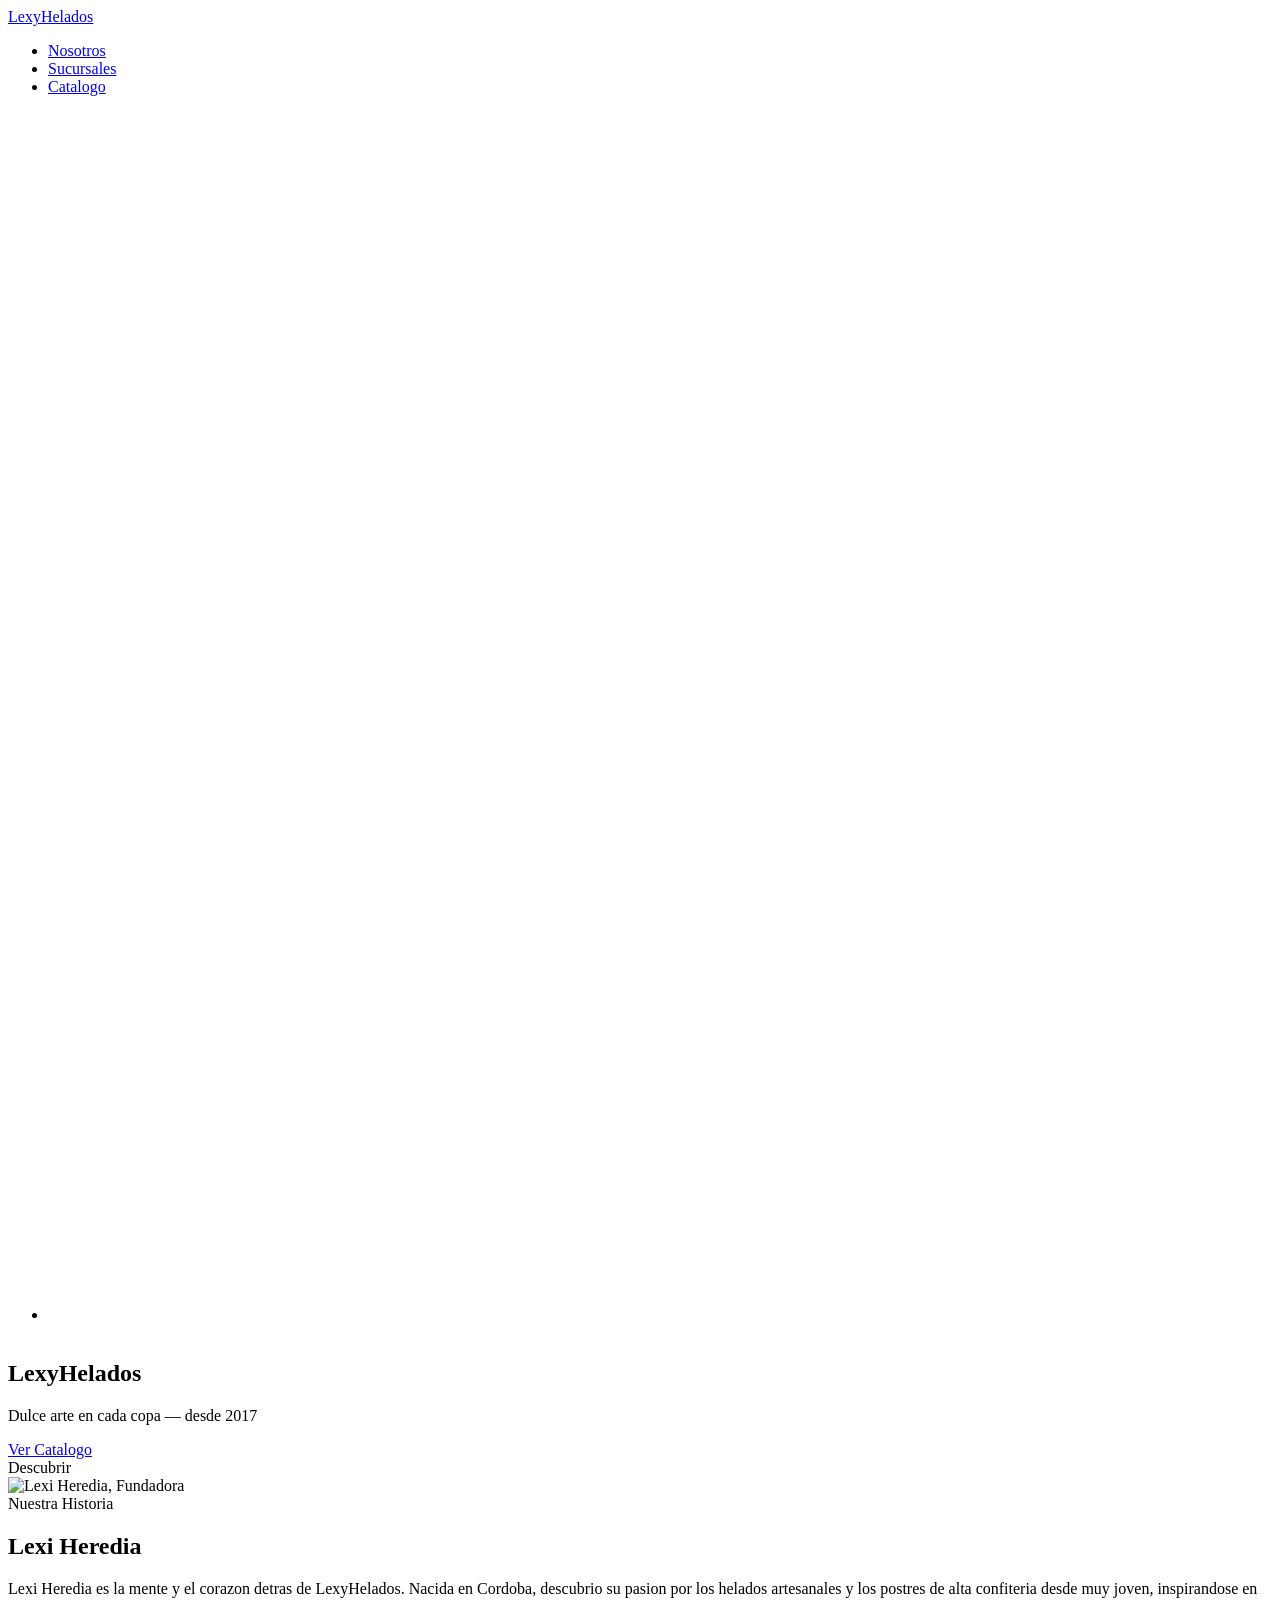
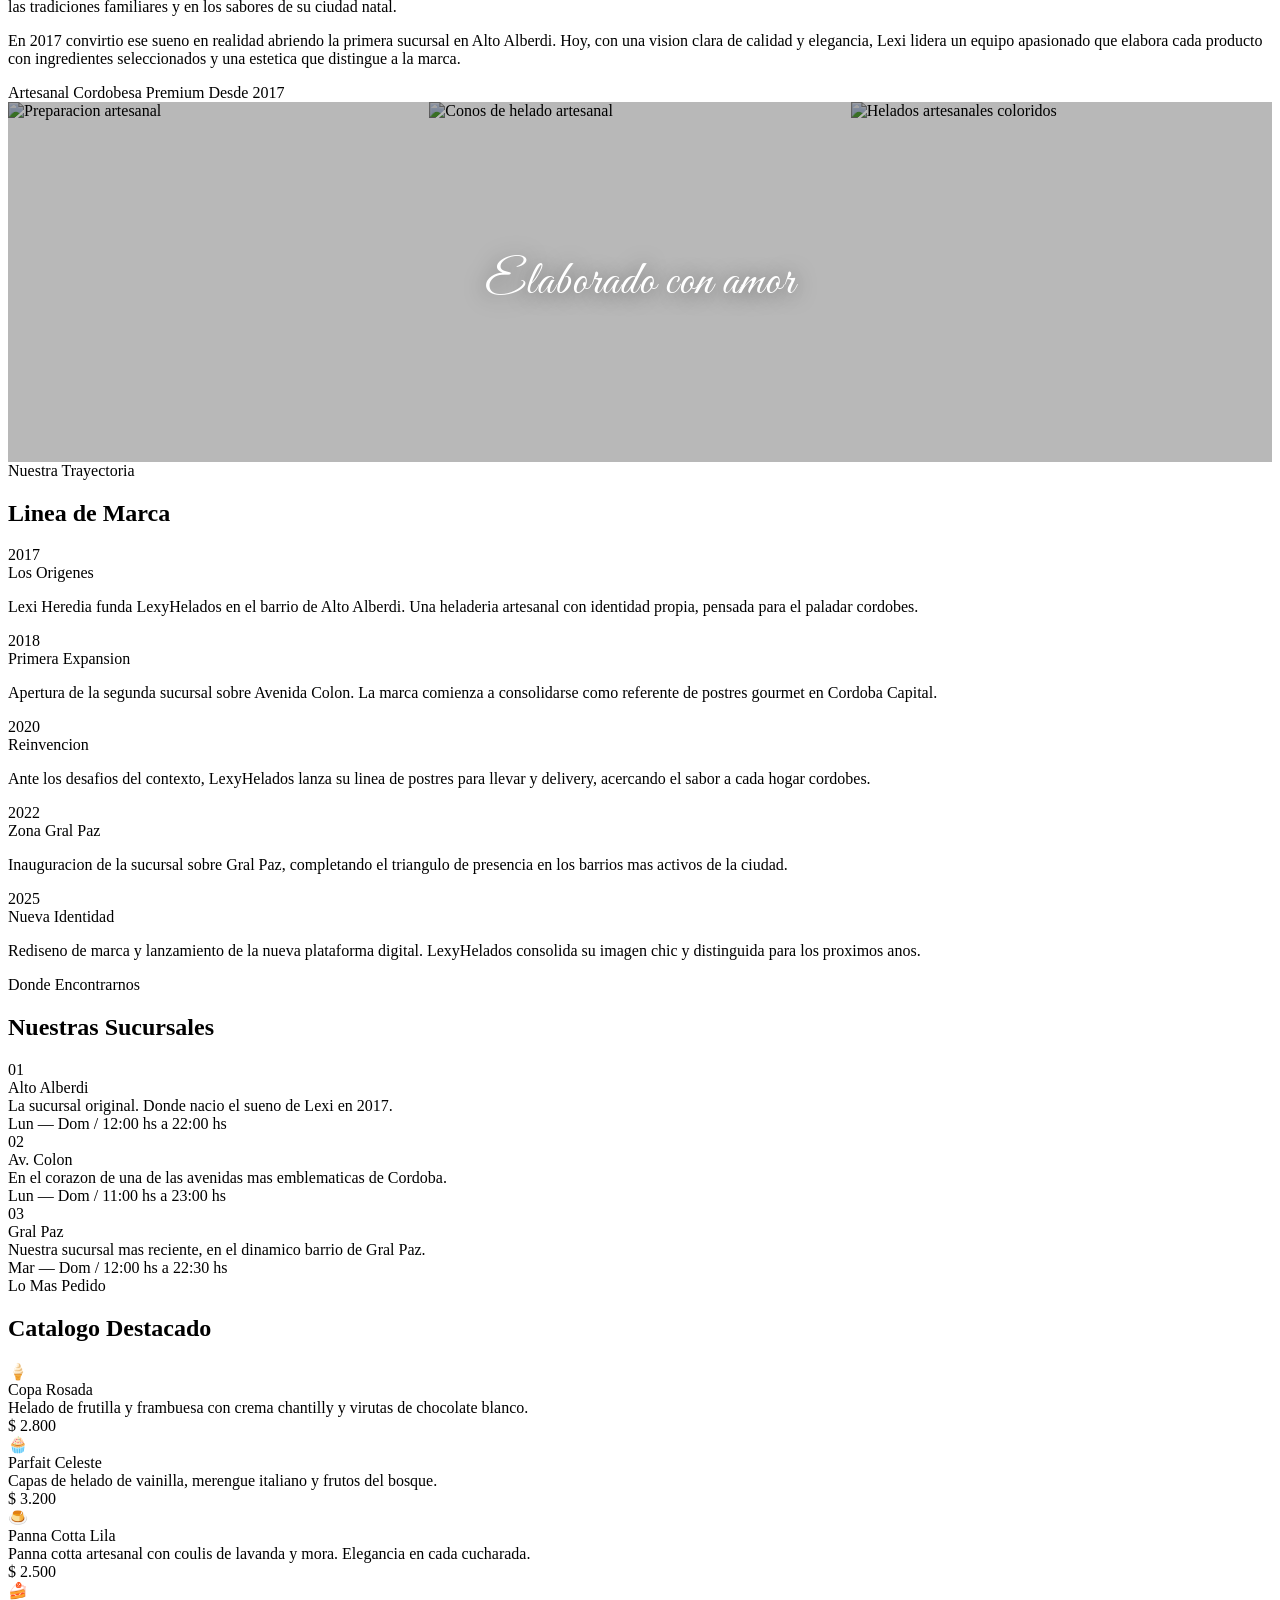
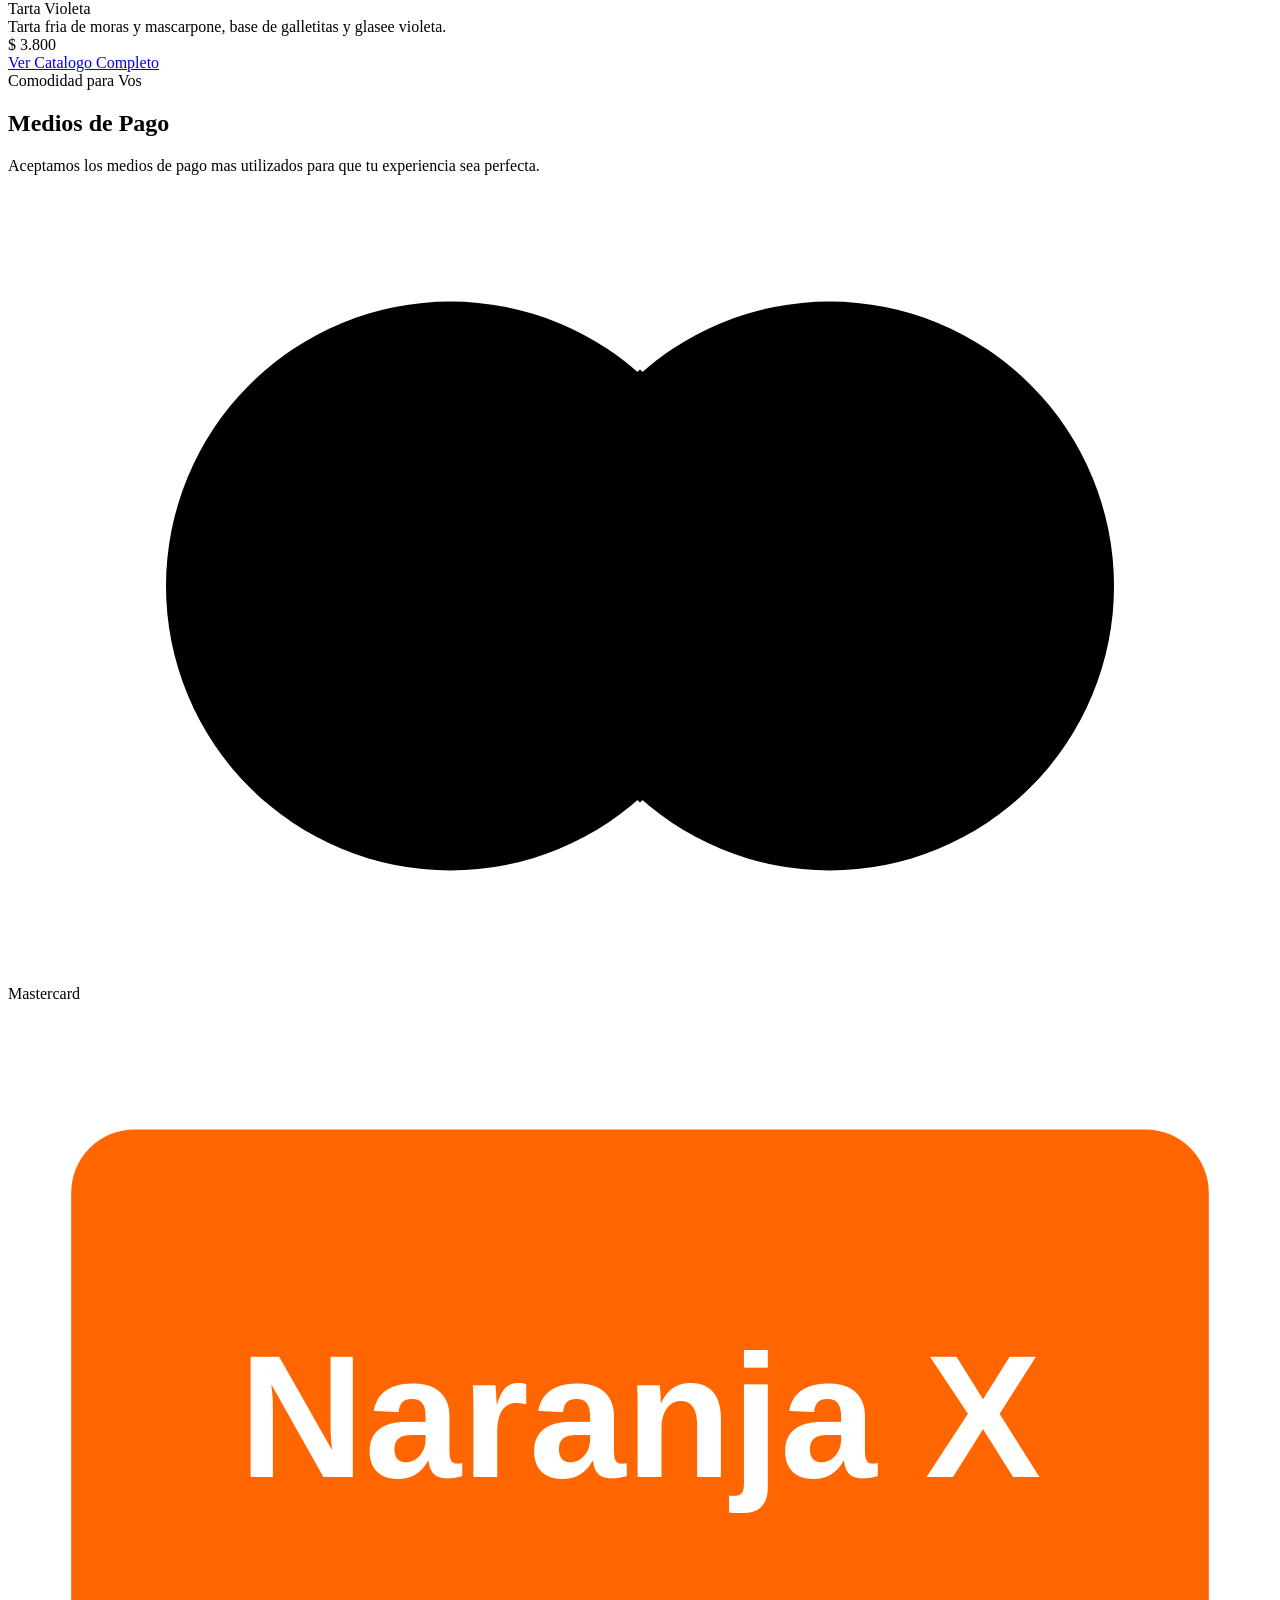
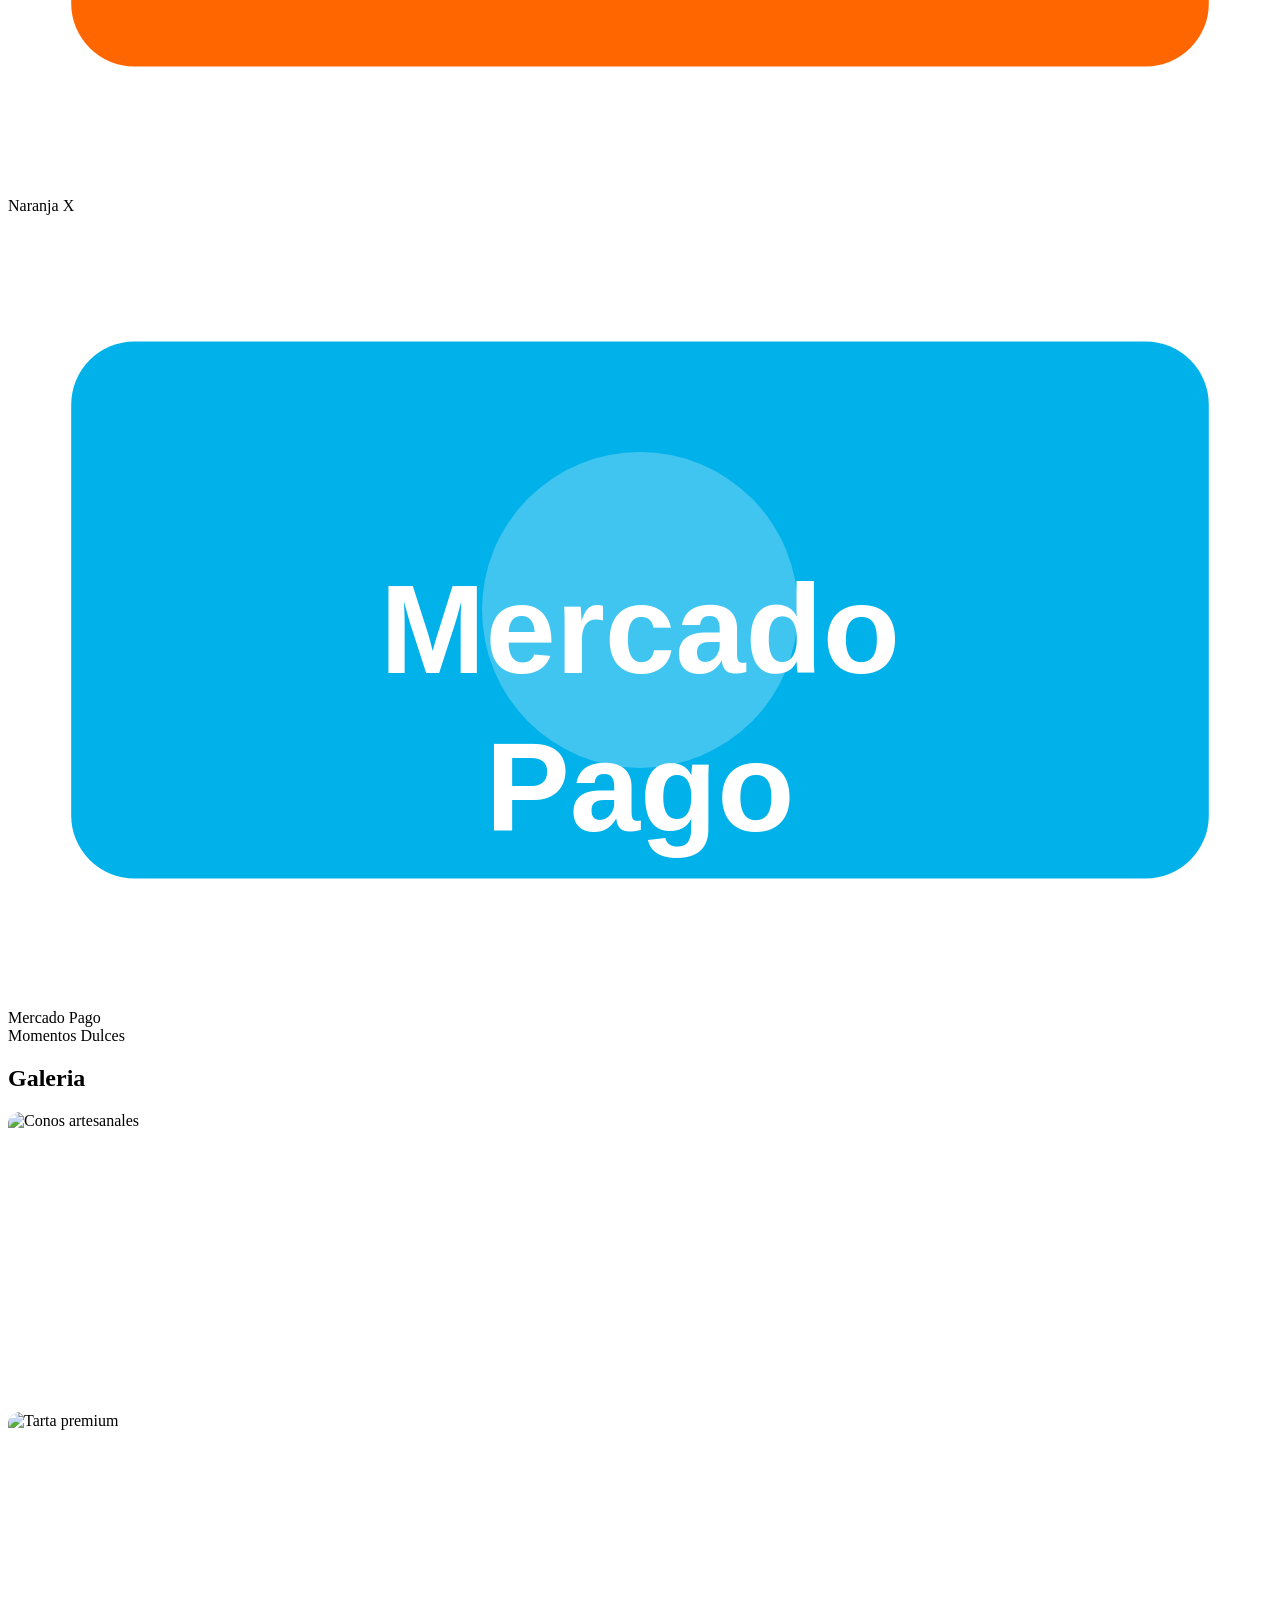
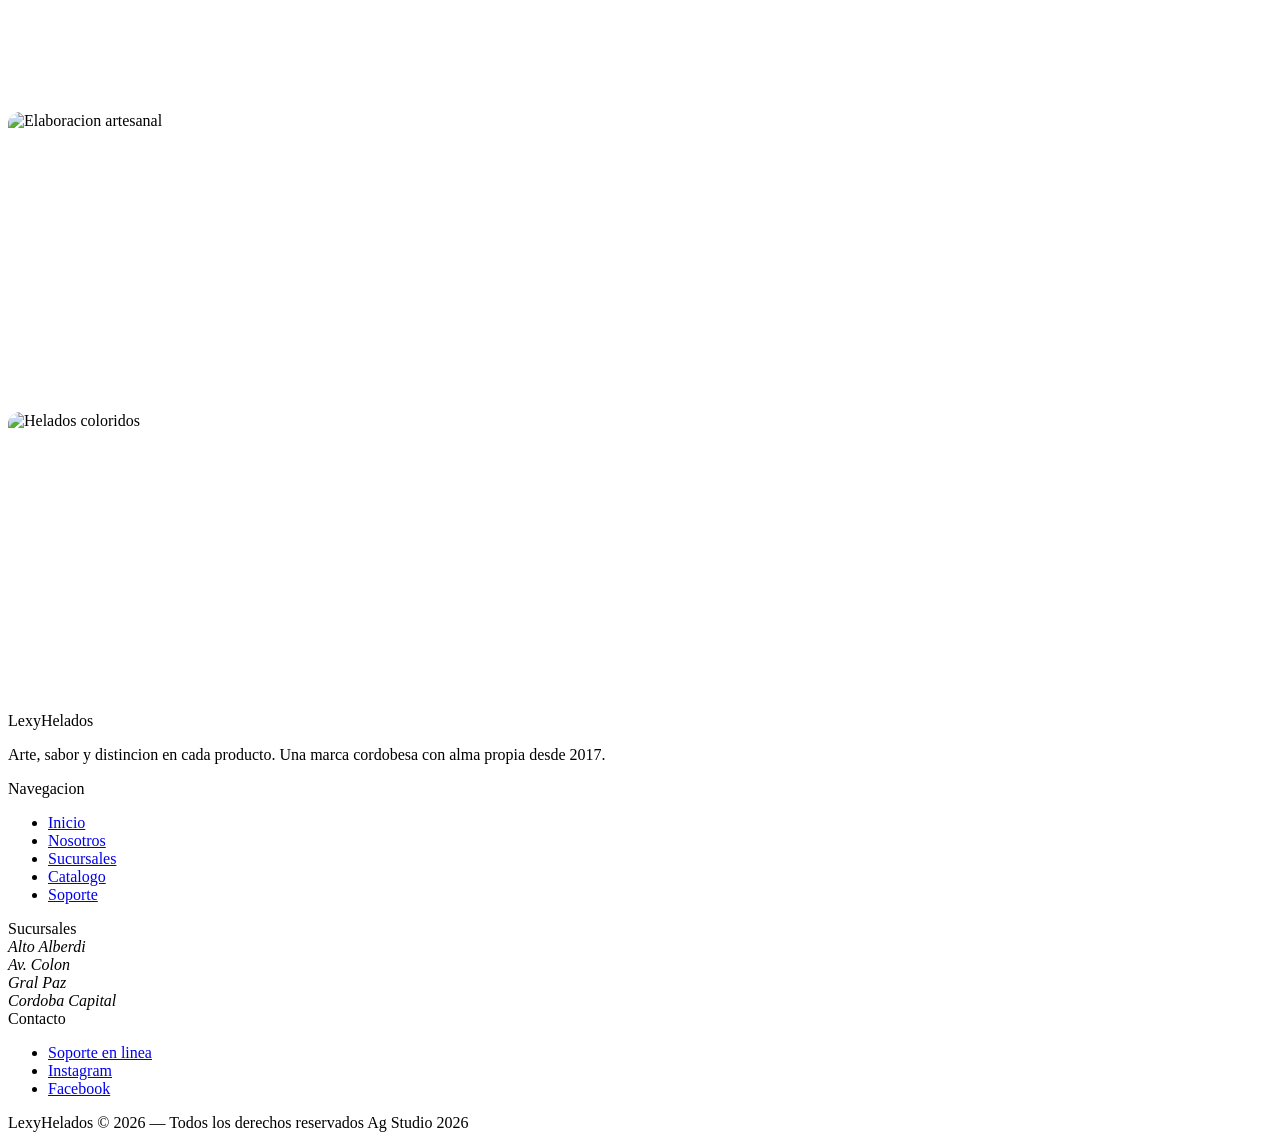
==== index.html @ 9c503b36 "Upload Files HTML" ====
<!DOCTYPE html>
<html lang="es">
<head>
  <meta charset="UTF-8" />
  <meta name="viewport" content="width=device-width, initial-scale=1.0"/>
  <title>LexyHelados</title>
  <link rel="preconnect" href="https://fonts.googleapis.com"/>
  <link rel="preconnect" href="https://fonts.gstatic.com" crossorigin/>
  <link href="https://fonts.googleapis.com/css2?family=Playfair+Display:ital,wght@0,400;0,600;0,700;1,400;1,600&family=Cormorant+Garamond:ital,wght@0,300;0,400;0,500;1,300;1,400&family=Great+Vibes&display=swap" rel="stylesheet"/>
  <link rel="stylesheet" href="css/style.css">
</head>
<body>

  <!-- NAVBAR -->
  <nav id="navbar">
    <a href="index.html" class="nav-logo">LexyHelados</a>
    <ul class="nav-links">
      <li><a href="#nosotros">Nosotros</a></li>
      <li><a href="#sucursales">Sucursales</a></li>
      <li><a href="catalogo.html">Catalogo</a></li>
      <li>
        <a href="soporte.html" class="nav-support" title="Soporte">
          <svg viewBox="0 0 24 24" fill="none" stroke-width="1.5" stroke-linecap="round" stroke-linejoin="round">
            <path d="M21 15a2 2 0 0 1-2 2H7l-4 4V5a2 2 0 0 1 2-2h14a2 2 0 0 1 2 2z"/>
          </svg>
        </a>
      </li>
    </ul>
  </nav>

  <!-- HERO — imagen de fondo: heladería artesanal -->
  <section class="hero" id="inicio" style="position:relative;overflow:hidden;">
    <div class="hero-bg-img" style="
      position:absolute;inset:0;z-index:0;
      background-image:url('https://images.unsplash.com/photo-1501443762994-82bd5dace89a?w=1600&fit=crop&q=80');
      background-size:cover;background-position:center;
      filter:brightness(.45) saturate(1.1);
    "></div>
    <div class="hero-bg-shape s1" style="z-index:1"></div>
    <div class="hero-bg-shape s2" style="z-index:1"></div>
    <div class="hero-bg-shape s3" style="z-index:1"></div>
    <div class="hero-content" style="position:relative;z-index:2;">
      <div class="hero-logo-mark"></div>
      <h1 class="hero-brand">LexyHelados</h1>
      <p class="hero-slogan">Dulce arte en cada copa — desde 2017</p>
      <a href="catalogo.html" class="hero-cta">Ver Catalogo</a>
    </div>
    <div class="hero-scroll" style="position:relative;z-index:2;">
      Descubrir
      <div class="hero-scroll-line"></div>
    </div>
  </section>

  <!-- NOSOTROS -->
  <section id="nosotros">
    <div class="nosotros-image-wrap reveal">
      <div class="nosotros-img-frame">
        <div class="nosotros-img-frame-inner">
          <img src="https://images.unsplash.com/photo-1438761681033-6461ffad8d80?w=500&fit=crop" alt="Lexi Heredia, Fundadora" class="nosotros-founder-img">
        </div>
      </div>
      <div class="nosotros-accent-border"></div>
    </div>
    <div class="nosotros-text reveal">
      <div class="section-label">Nuestra Historia</div>
      <h2 class="section-title">Lexi Heredia</h2>
      <div class="section-divider"></div>
      <p class="nosotros-bio">
        Lexi Heredia es la mente y el corazon detras de LexyHelados. Nacida en Cordoba, descubrio su pasion por los helados artesanales y los postres de alta confiteria desde muy joven, inspirandose en las tradiciones familiares y en los sabores de su ciudad natal.
      </p>
      <p class="nosotros-bio">
        En 2017 convirtio ese sueno en realidad abriendo la primera sucursal en Alto Alberdi. Hoy, con una vision clara de calidad y elegancia, Lexi lidera un equipo apasionado que elabora cada producto con ingredientes seleccionados y una estetica que distingue a la marca.
      </p>
      <div>
        <span class="nosotros-tag">Artesanal</span>
        <span class="nosotros-tag">Cordobesa</span>
        <span class="nosotros-tag">Premium</span>
        <span class="nosotros-tag">Desde 2017</span>
      </div>
    </div>
  </section>

  <!-- BANNER VISUAL — helados en produccion -->
  <section id="banner-visual" style="
    width:100%;height:360px;overflow:hidden;position:relative;
    display:flex;align-items:stretch;gap:0;
  ">
    <div style="flex:1;overflow:hidden;">
      <img src="https://images.unsplash.com/photo-1563805042-7684c019e1cb?w=700&fit=crop&q=80"
           alt="Preparacion artesanal"
           style="width:100%;height:100%;object-fit:cover;filter:brightness(.88)">
    </div>
    <div style="flex:1;overflow:hidden;">
      <img src="https://images.unsplash.com/photo-1497034825429-c343d7c6a68f?w=700&fit=crop&q=80"
           alt="Conos de helado artesanal"
           style="width:100%;height:100%;object-fit:cover;filter:brightness(.88)">
    </div>
    <div style="flex:1;overflow:hidden;">
      <img src="https://images.unsplash.com/photo-1587314168485-3236d6710814?w=700&fit=crop&q=80"
           alt="Helados artesanales coloridos"
           style="width:100%;height:100%;object-fit:cover;filter:brightness(.88)">
    </div>
    <div style="
      position:absolute;inset:0;display:flex;flex-direction:column;
      align-items:center;justify-content:center;
      background:rgba(0,0,0,.28);pointer-events:none;
    ">
      <p style="
        font-family:'Great Vibes',cursive;font-size:3rem;color:#fff;
        text-shadow:0 2px 20px rgba(0,0,0,.5);letter-spacing:.02em;
        margin:0;
      ">Elaborado con amor</p>
    </div>
  </section>

  <!-- TIMELINE -->
  <section id="timeline">
    <div class="section-label">Nuestra Trayectoria</div>
    <h2 class="section-title">Linea de Marca</h2>
    <div class="section-divider"></div>
    <div class="timeline-track">

      <div class="timeline-item reveal">
        <div class="timeline-card">
          <div class="timeline-year">2017</div>
          <div class="timeline-card-title">Los Origenes</div>
          <p class="timeline-card-text">Lexi Heredia funda LexyHelados en el barrio de Alto Alberdi. Una heladeria artesanal con identidad propia, pensada para el paladar cordobes.</p>
        </div>
        <div class="timeline-dot"></div>
      </div>

      <div class="timeline-item reveal">
        <div class="timeline-card">
          <div class="timeline-year">2018</div>
          <div class="timeline-card-title">Primera Expansion</div>
          <p class="timeline-card-text">Apertura de la segunda sucursal sobre Avenida Colon. La marca comienza a consolidarse como referente de postres gourmet en Cordoba Capital.</p>
        </div>
        <div class="timeline-dot"></div>
      </div>

      <div class="timeline-item reveal">
        <div class="timeline-card">
          <div class="timeline-year">2020</div>
          <div class="timeline-card-title">Reinvencion</div>
          <p class="timeline-card-text">Ante los desafios del contexto, LexyHelados lanza su linea de postres para llevar y delivery, acercando el sabor a cada hogar cordobes.</p>
        </div>
        <div class="timeline-dot"></div>
      </div>

      <div class="timeline-item reveal">
        <div class="timeline-card">
          <div class="timeline-year">2022</div>
          <div class="timeline-card-title">Zona Gral Paz</div>
          <p class="timeline-card-text">Inauguracion de la sucursal sobre Gral Paz, completando el triangulo de presencia en los barrios mas activos de la ciudad.</p>
        </div>
        <div class="timeline-dot"></div>
      </div>

      <div class="timeline-item reveal">
        <div class="timeline-card">
          <div class="timeline-year">2025</div>
          <div class="timeline-card-title">Nueva Identidad</div>
          <p class="timeline-card-text">Rediseno de marca y lanzamiento de la nueva plataforma digital. LexyHelados consolida su imagen chic y distinguida para los proximos anos.</p>
        </div>
        <div class="timeline-dot"></div>
      </div>

    </div>
  </section>

  <!-- SUCURSALES -->
  <section id="sucursales">
    <div class="reveal">
      <div class="section-label">Donde Encontrarnos</div>
      <h2 class="section-title">Nuestras Sucursales</h2>
      <div class="section-divider"></div>
    </div>
    <div class="sucursales-grid">
      <div class="sucursal-card reveal">
        <div class="sucursal-number">01</div>
        <div class="sucursal-zona">Alto Alberdi</div>
        <div class="sucursal-address">La sucursal original. Donde nacio el sueno de Lexi en 2017.</div>
        <div class="sucursal-hours">Lun — Dom / 12:00 hs a 22:00 hs</div>
      </div>
      <div class="sucursal-card reveal">
        <div class="sucursal-number">02</div>
        <div class="sucursal-zona">Av. Colon</div>
        <div class="sucursal-address">En el corazon de una de las avenidas mas emblematicas de Cordoba.</div>
        <div class="sucursal-hours">Lun — Dom / 11:00 hs a 23:00 hs</div>
      </div>
      <div class="sucursal-card reveal">
        <div class="sucursal-number">03</div>
        <div class="sucursal-zona">Gral Paz</div>
        <div class="sucursal-address">Nuestra sucursal mas reciente, en el dinamico barrio de Gral Paz.</div>
        <div class="sucursal-hours">Mar — Dom / 12:00 hs a 22:30 hs</div>
      </div>
    </div>
  </section>

  <!-- CATALOGO DESTACADO — con imágenes reales -->
  <section id="catalogo-destacado">
    <div class="reveal">
      <div class="section-label">Lo Mas Pedido</div>
      <h2 class="section-title">Catalogo Destacado</h2>
      <div class="section-divider"></div>
    </div>
    <div class="cat-grid">
      <div class="cat-card reveal">
        <div class="cat-card-img"><span class="cat-card-emoji">🍦</span></div>
        <div class="cat-card-body">
          <div class="cat-card-name">Copa Rosada</div>
          <div class="cat-card-desc">Helado de frutilla y frambuesa con crema chantilly y virutas de chocolate blanco.</div>
          <div class="cat-card-price">$ 2.800</div>
        </div>
      </div>
      <div class="cat-card reveal">
        <div class="cat-card-img"><span class="cat-card-emoji">🧁</span></div>
        <div class="cat-card-body">
          <div class="cat-card-name">Parfait Celeste</div>
          <div class="cat-card-desc">Capas de helado de vainilla, merengue italiano y frutos del bosque.</div>
          <div class="cat-card-price">$ 3.200</div>
        </div>
      </div>
      <div class="cat-card reveal">
        <div class="cat-card-img"><span class="cat-card-emoji">🍮</span></div>
        <div class="cat-card-body">
          <div class="cat-card-name">Panna Cotta Lila</div>
          <div class="cat-card-desc">Panna cotta artesanal con coulis de lavanda y mora. Elegancia en cada cucharada.</div>
          <div class="cat-card-price">$ 2.500</div>
        </div>
      </div>
      <div class="cat-card reveal">
        <div class="cat-card-img"><span class="cat-card-emoji">🍰</span></div>
        <div class="cat-card-body">
          <div class="cat-card-name">Tarta Violeta</div>
          <div class="cat-card-desc">Tarta fria de moras y mascarpone, base de galletitas y glasee violeta.</div>
          <div class="cat-card-price">$ 3.800</div>
        </div>
      </div>
    </div>
    <a href="catalogo.html" class="cat-ver-mas reveal">Ver Catalogo Completo</a>
  </section>

  <!-- MEDIOS DE PAGO -->
  <section id="pagos">
    <div class="reveal">
      <div class="section-label">Comodidad para Vos</div>
      <h2 class="section-title">Medios de Pago</h2>
      <div class="section-divider"></div>
      <p>Aceptamos los medios de pago mas utilizados para que tu experiencia sea perfecta.</p>
    </div>
    <div class="pagos-grid">
      <div class="pago-card reveal">
        <div class="pago-logo">
          <svg viewBox="0 0 80 50" xmlns="http://www.w3.org/2000/svg">
            <circle class="mc-circle-l" cx="28" cy="25" r="18"/>
            <circle class="mc-circle-r" cx="52" cy="25" r="18"/>
            <path class="mc-overlap" d="M40 11.3a18 18 0 0 1 0 27.4A18 18 0 0 1 40 11.3z"/>
          </svg>
        </div>
        <div class="pago-name">Mastercard</div>
      </div>
      <div class="pago-card reveal">
        <div class="pago-logo">
          <svg viewBox="0 0 80 50" xmlns="http://www.w3.org/2000/svg">
            <rect x="4" y="8" width="72" height="34" rx="4" fill="#ff6600"/>
            <text x="40" y="30" text-anchor="middle" font-family="Arial" font-weight="bold" font-size="11" fill="white">Naranja X</text>
          </svg>
        </div>
        <div class="pago-name">Naranja X</div>
      </div>
      <div class="pago-card reveal">
        <div class="pago-logo">
          <svg viewBox="0 0 80 50" xmlns="http://www.w3.org/2000/svg">
            <rect x="4" y="8" width="72" height="34" rx="4" fill="#00b1ea"/>
            <circle cx="40" cy="25" r="10" fill="white" opacity=".25"/>
            <text x="40" y="29" text-anchor="middle" font-family="Arial" font-weight="bold" font-size="8" fill="white">Mercado</text>
            <text x="40" y="39" text-anchor="middle" font-family="Arial" font-weight="bold" font-size="8" fill="white">Pago</text>
          </svg>
        </div>
        <div class="pago-name">Mercado Pago</div>
      </div>
    </div>
  </section>

  <!-- GALERIA CAROUSEL — imágenes reales de helados y postres -->
  <section id="galeria">
    <div class="inner reveal">
      <div class="section-label">Momentos Dulces</div>
      <h2 class="section-title">Galeria</h2>
      <div class="section-divider"></div>
    </div>
    <div class="carousel-track-wrap">
      <div class="carousel-track" id="carouselTrack">
        <div class="carousel-slide" style="min-width:380px;height:300px;border-radius:12px;overflow:hidden;margin-right:24px;flex-shrink:0;">
          <img src="https://images.unsplash.com/photo-1497034825429-c343d7c6a68f?w=600&fit=crop&q=80" alt="Conos artesanales" style="width:100%;height:100%;object-fit:cover;">
        </div>
        <div class="carousel-slide" style="min-width:380px;height:300px;border-radius:12px;overflow:hidden;margin-right:24px;flex-shrink:0;">
          <img src="https://images.unsplash.com/photo-1578985545062-69928b1d9587?w=600&fit=crop&q=80" alt="Tarta premium" style="width:100%;height:100%;object-fit:cover;">
        </div>
        <div class="carousel-slide" style="min-width:380px;height:300px;border-radius:12px;overflow:hidden;margin-right:24px;flex-shrink:0;">
          <img src="https://images.unsplash.com/photo-1563805042-7684c019e1cb?w=600&fit=crop&q=80" alt="Elaboracion artesanal" style="width:100%;height:100%;object-fit:cover;">
        </div>
        <div class="carousel-slide" style="min-width:380px;height:300px;border-radius:12px;overflow:hidden;margin-right:24px;flex-shrink:0;">
          <img src="https://images.unsplash.com/photo-1587314168485-3236d6710814?w=600&fit=crop&q=80" alt="Helados coloridos" style="width:100%;height:100%;object-fit:cover;">
        </div>
      </div>
    </div>
  </section>

  <!-- FOOTER -->
  <footer>
    <div class="footer-grid">
      <div>
        <div class="footer-brand-name">LexyHelados</div>
        <p class="footer-brand-text">Arte, sabor y distincion en cada producto. Una marca cordobesa con alma propia desde 2017.</p>
      </div>
      <div class="footer-col">
        <div class="footer-col-title">Navegacion</div>
        <ul>
          <li><a href="#inicio">Inicio</a></li>
          <li><a href="#nosotros">Nosotros</a></li>
          <li><a href="#sucursales">Sucursales</a></li>
          <li><a href="catalogo.html">Catalogo</a></li>
          <li><a href="soporte.html">Soporte</a></li>
        </ul>
      </div>
      <div class="footer-col">
        <div class="footer-col-title">Sucursales</div>
        <address>
          Alto Alberdi<br/>
          Av. Colon<br/>
          Gral Paz<br/>
          Cordoba Capital
        </address>
      </div>
      <div class="footer-col">
        <div class="footer-col-title">Contacto</div>
        <ul>
          <li><a href="soporte.html">Soporte en linea</a></li>
          <li><a href="#">Instagram</a></li>
          <li><a href="#">Facebook</a></li>
        </ul>
      </div>
    </div>
    <div class="footer-bottom">
      <span class="footer-copy">LexyHelados &copy; 2026 — Todos los derechos reservados</span>
      <span class="footer-ag">Ag Studio 2026</span>
    </div>
  </footer>

  <script>
    // Navbar scroll
    const nav = document.getElementById('navbar');
    window.addEventListener('scroll', () => {
      nav.classList.toggle('scrolled', window.scrollY > 40);
    });

    // Reveal on scroll
    const reveals = document.querySelectorAll('.reveal');
    const observer = new IntersectionObserver((entries) => {
      entries.forEach((e, i) => {
        if (e.isIntersecting) {
          setTimeout(() => e.target.classList.add('visible'), i * 80);
          observer.unobserve(e.target);
        }
      });
    }, { threshold: 0.12 });
    reveals.forEach(r => observer.observe(r));

  </script>
</body>
</html>
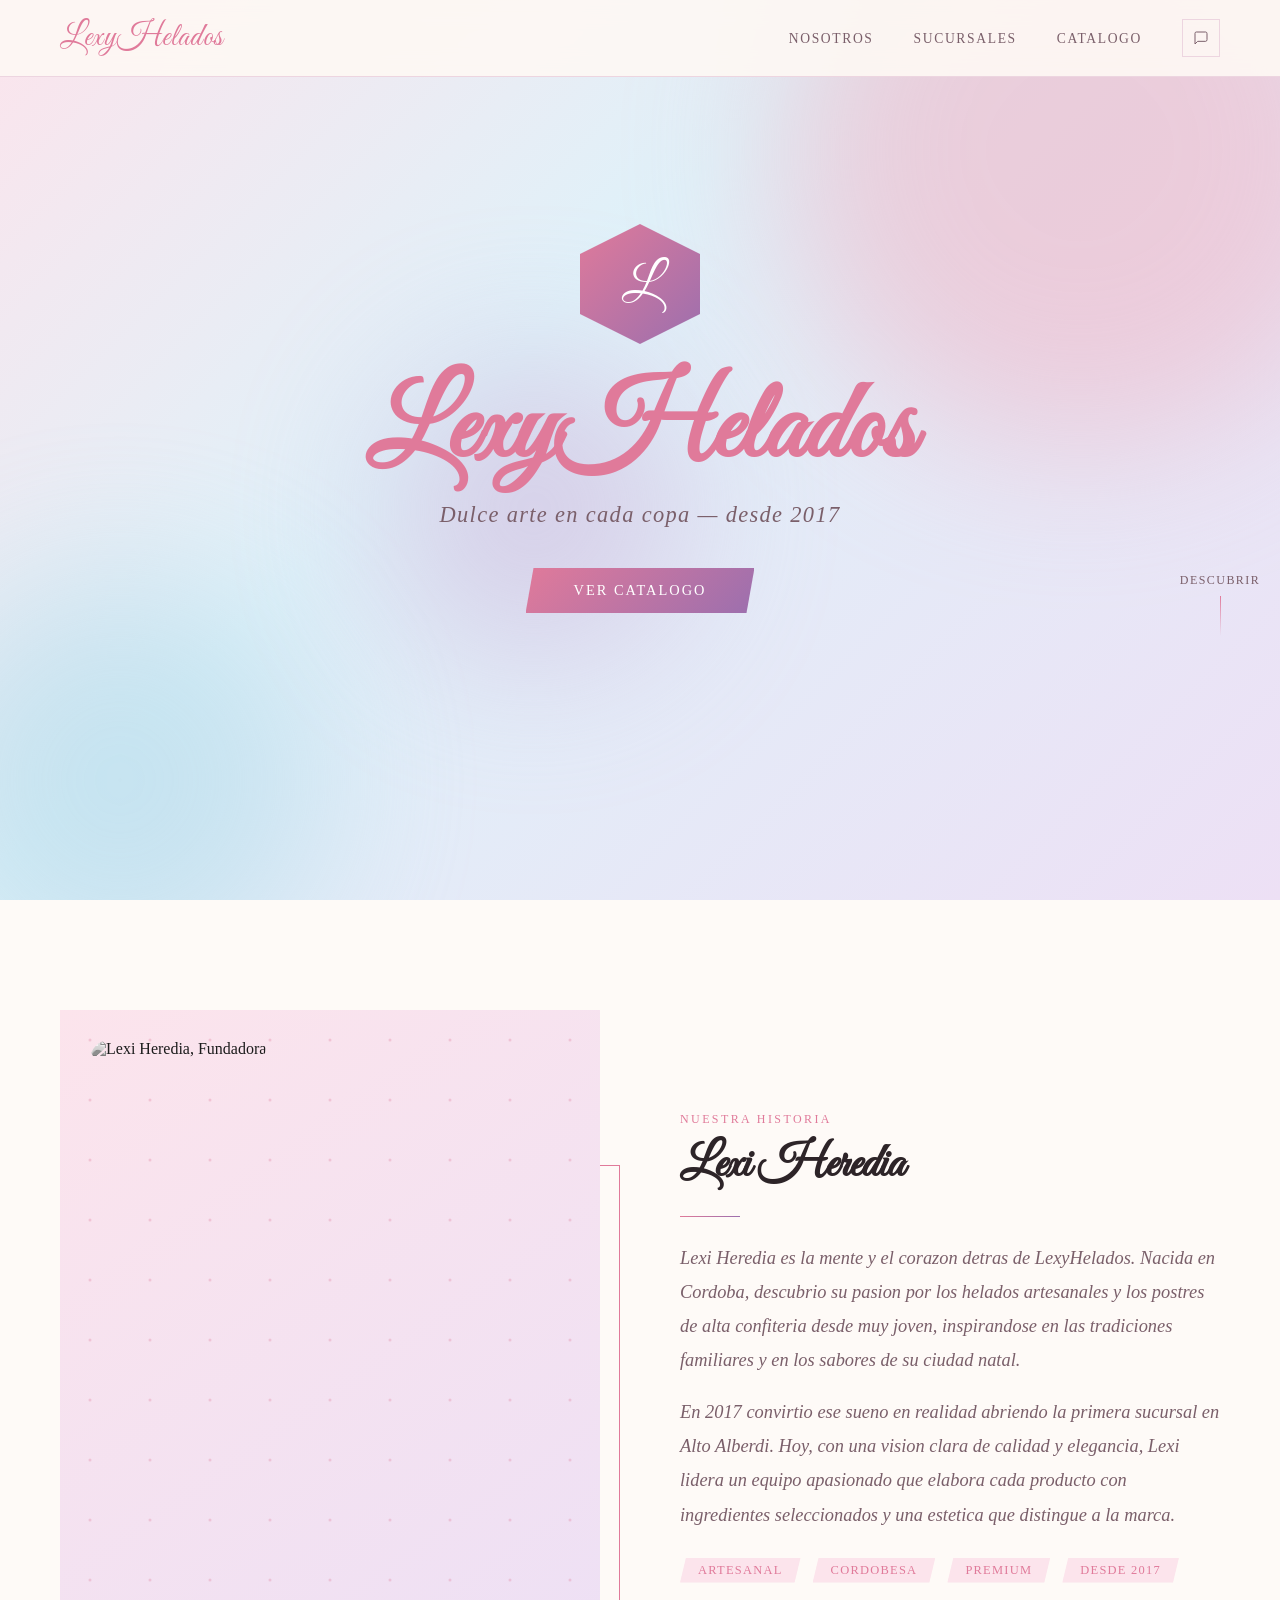
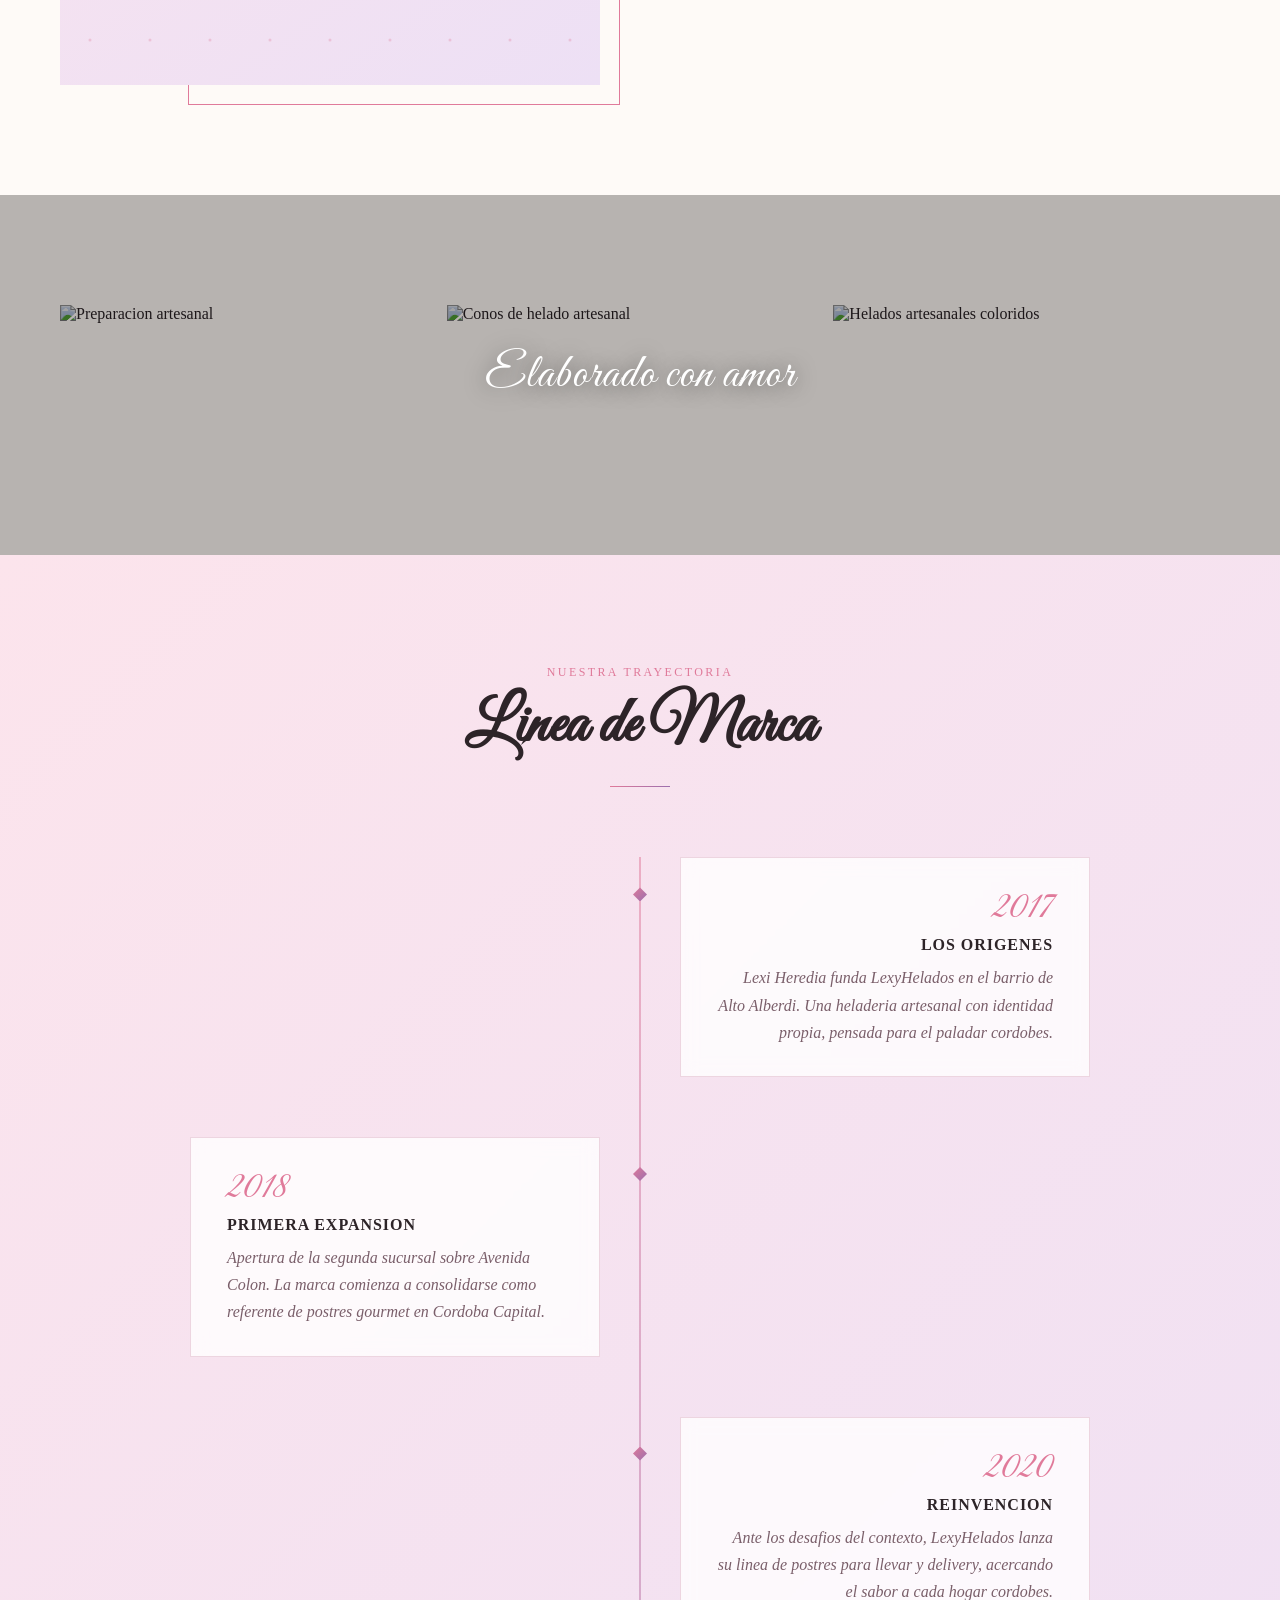
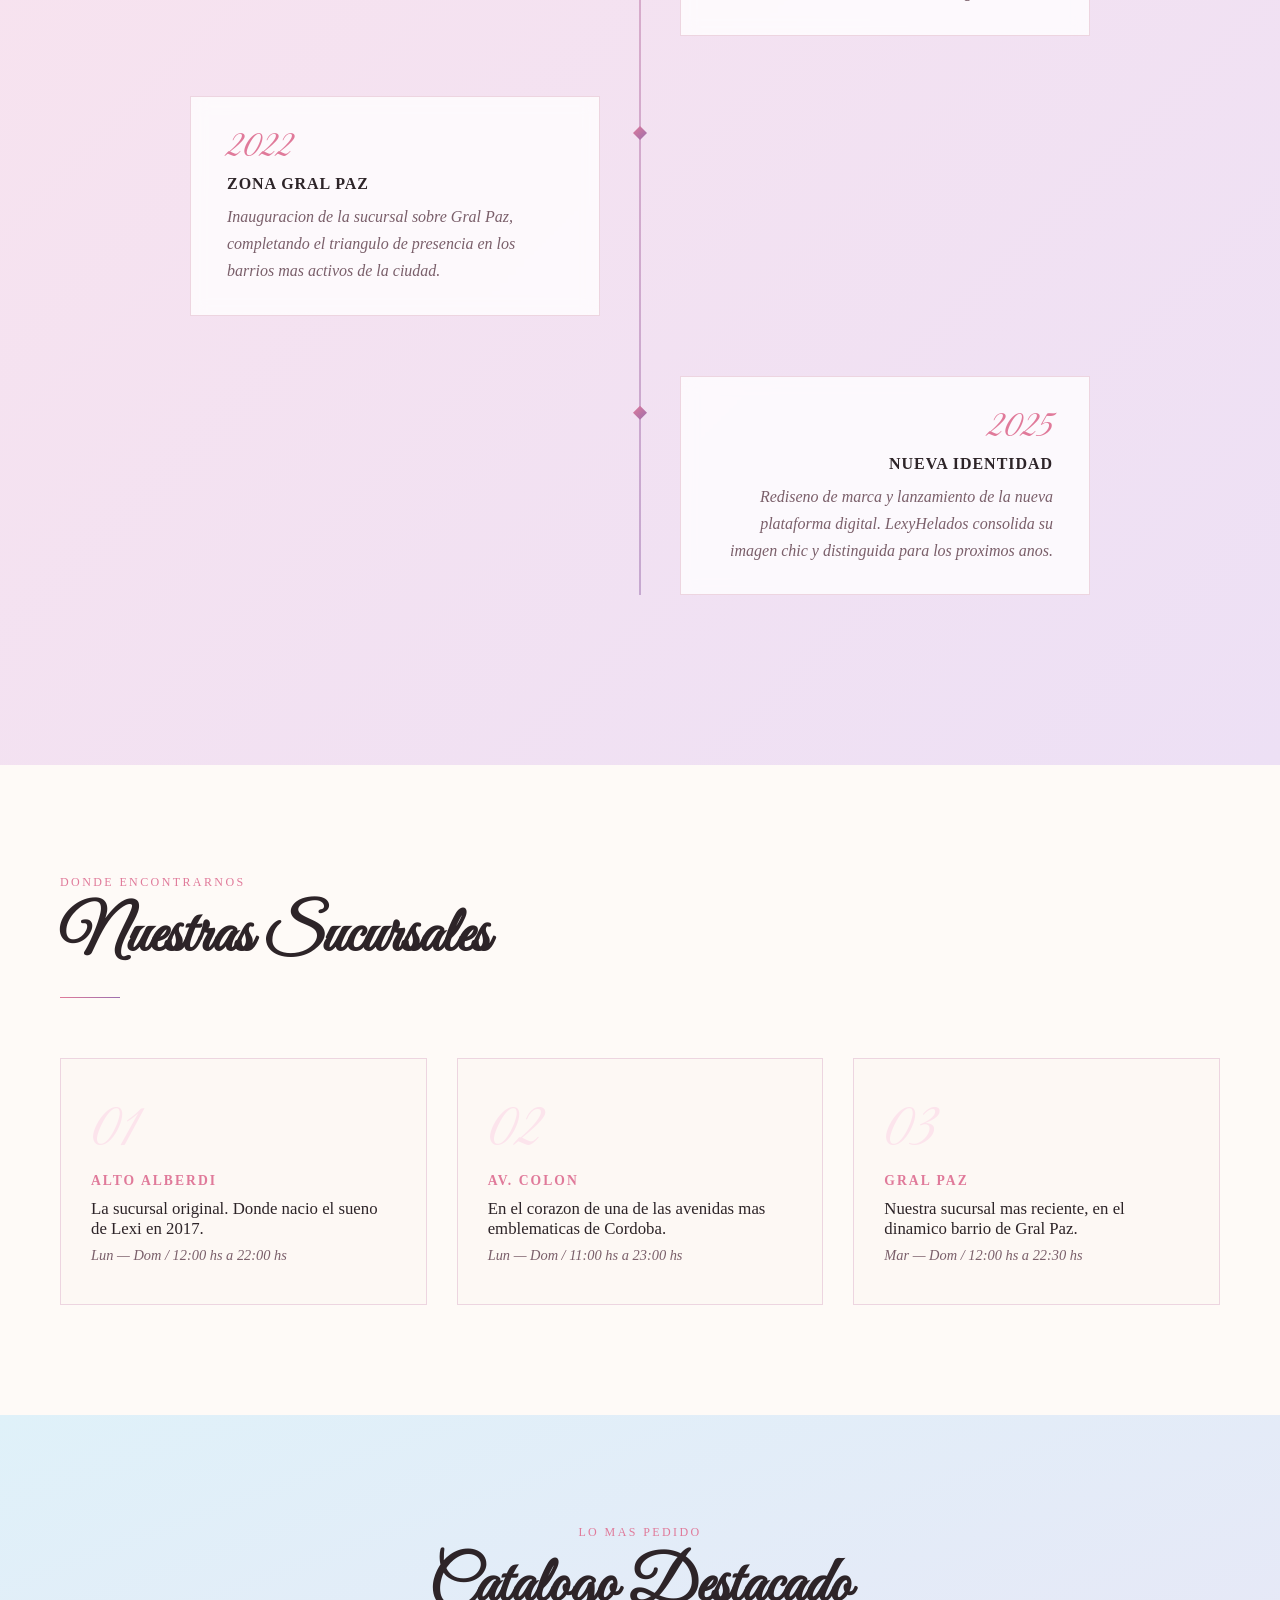
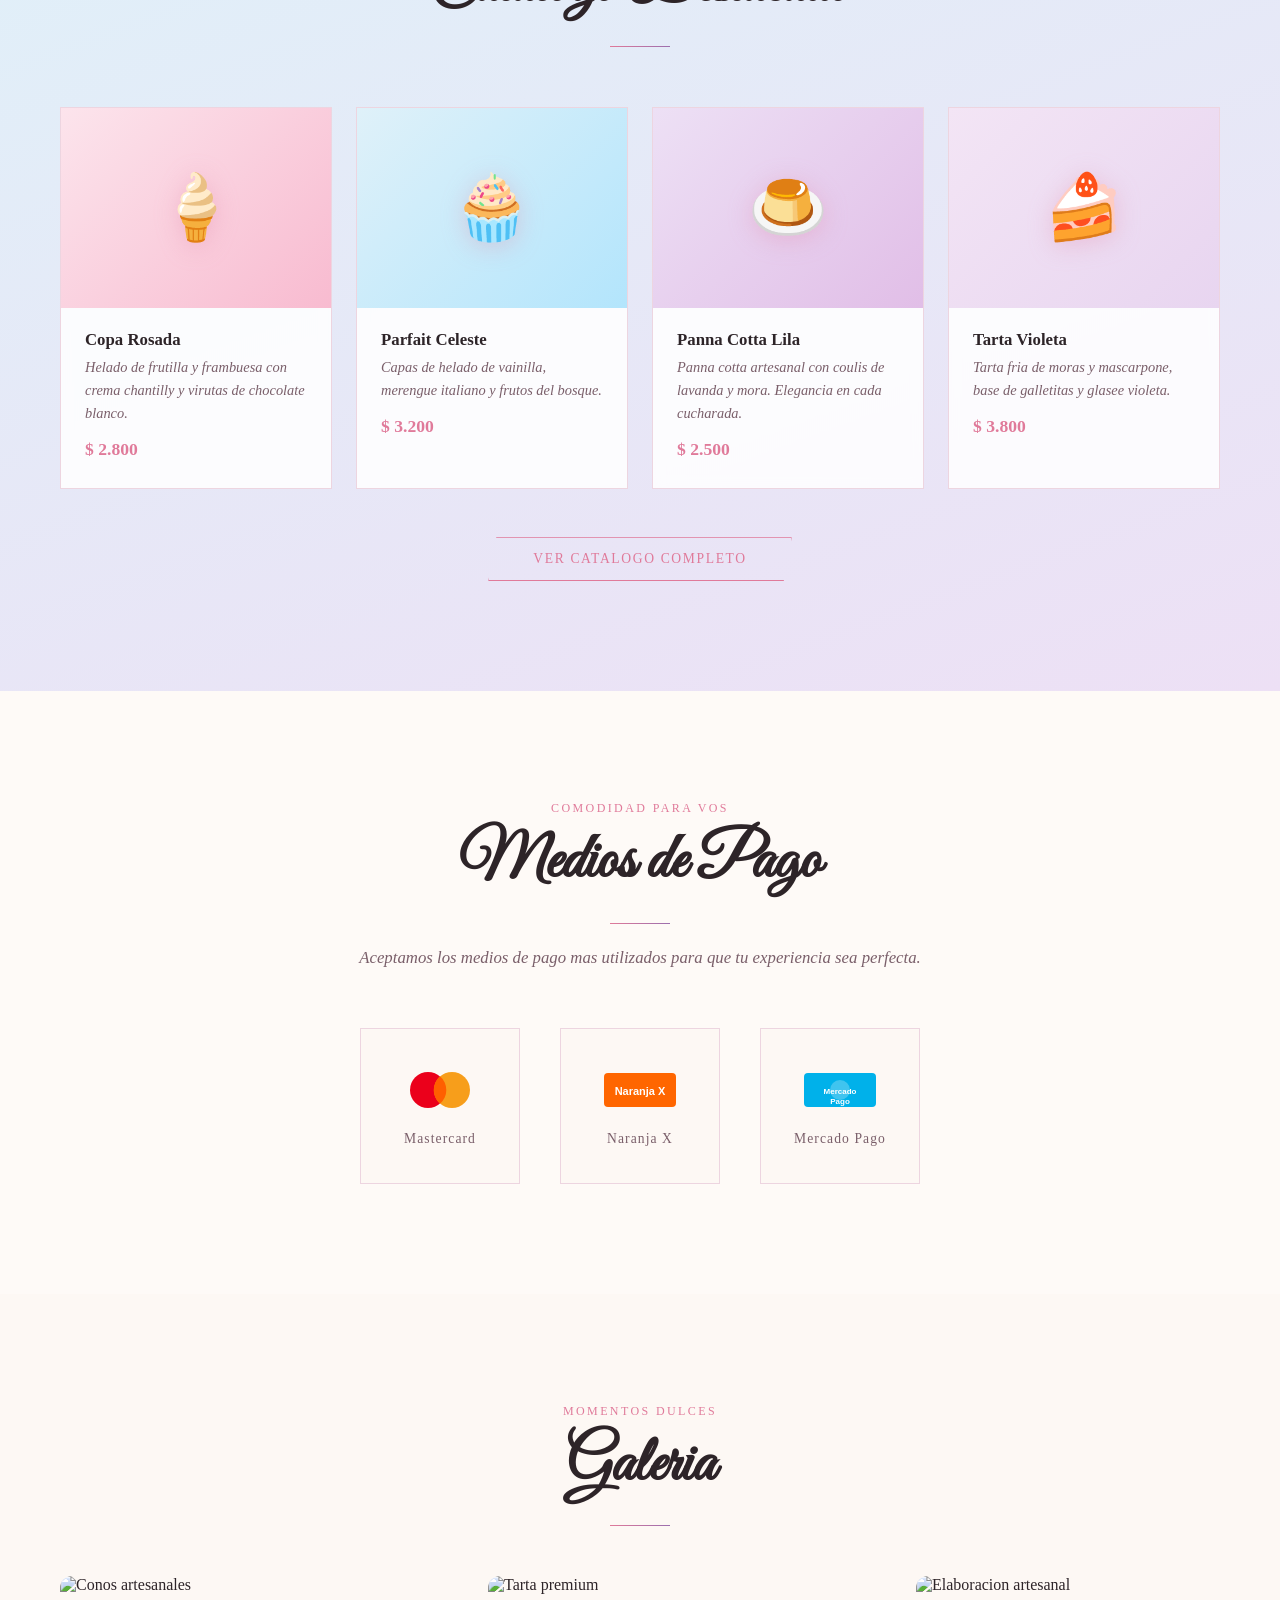
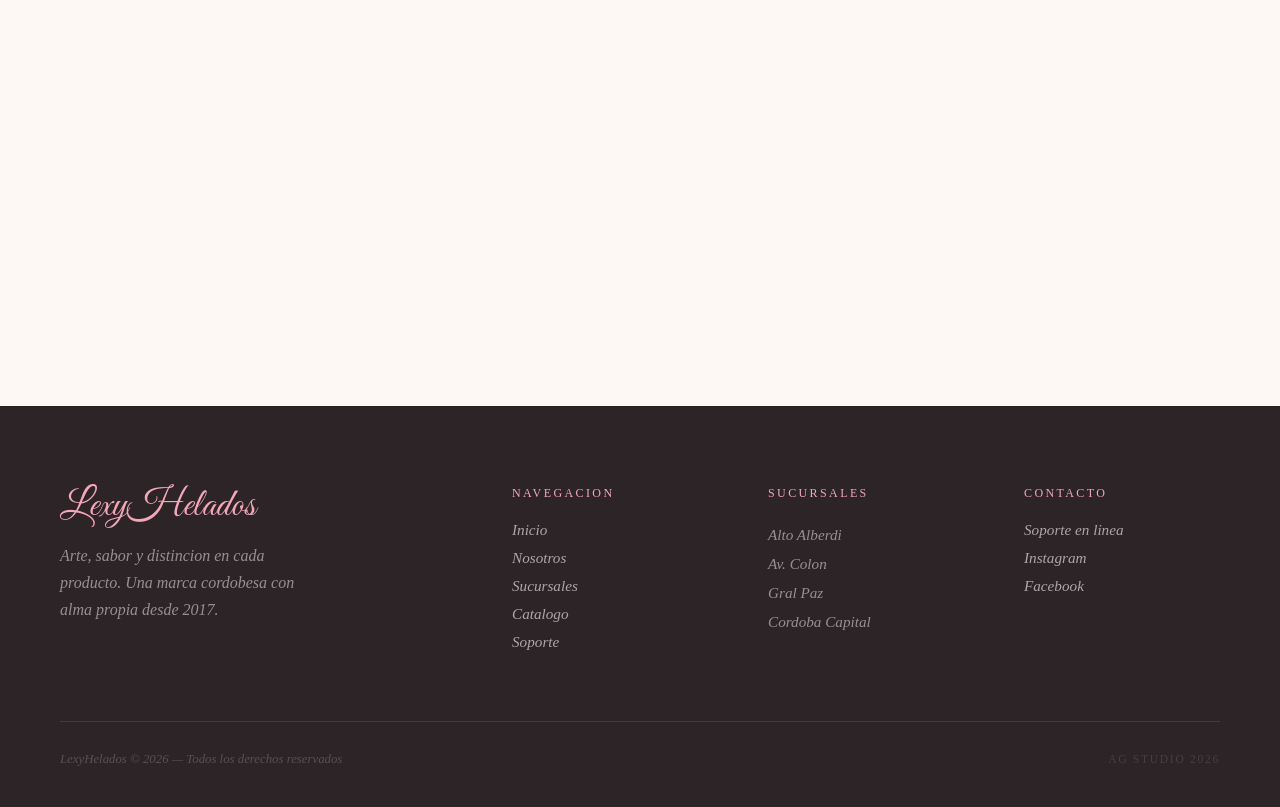
==== commit 156968c2: "Mejoras en el navbar responsive" ====
--- a/index.html
+++ b/index.html
@@ -23,9 +23,15 @@
           <svg viewBox="0 0 24 24" fill="none" stroke-width="1.5" stroke-linecap="round" stroke-linejoin="round">
             <path d="M21 15a2 2 0 0 1-2 2H7l-4 4V5a2 2 0 0 1 2-2h14a2 2 0 0 1 2 2z"/>
           </svg>
+          <span>Soporte</span>
         </a>
       </li>
     </ul>
+    <button class="nav-toggle" aria-label="Abrir menú" id="navToggle">
+      <span class="bar"></span>
+      <span class="bar"></span>
+      <span class="bar"></span>
+    </button>
   </nav>
 
   <!-- HERO — imagen de fondo: heladería artesanal -->
@@ -356,6 +362,41 @@
       nav.classList.toggle('scrolled', window.scrollY > 40);
     });
 
+    // Responsive Navbar Toggle
+    const navToggle = document.getElementById('navToggle');
+    const navLinks = document.querySelector('.nav-links');
+
+    if (navToggle) {
+      navToggle.addEventListener('click', () => {
+        navToggle.classList.toggle('open');
+        navLinks.classList.toggle('open');
+        nav.classList.toggle('menu-open');
+        document.body.classList.toggle('no-scroll');
+      });
+    }
+
+    // Close menu when clicking backdrop overlay
+    nav.addEventListener('click', (e) => {
+      if (nav.classList.contains('menu-open') && e.clientY > nav.offsetHeight) {
+        closeMenu();
+      }
+    });
+
+    // Close menu when clicking a link
+    const menuLinks = navLinks.querySelectorAll('a');
+    menuLinks.forEach(link => {
+      link.addEventListener('click', () => {
+        closeMenu();
+      });
+    });
+
+    function closeMenu() {
+      if (navToggle) navToggle.classList.remove('open');
+      if (navLinks) navLinks.classList.remove('open');
+      if (nav) nav.classList.remove('menu-open');
+      document.body.classList.remove('no-scroll');
+    }
+
     // Reveal on scroll
     const reveals = document.querySelectorAll('.reveal');
     const observer = new IntersectionObserver((entries) => {
--- a/css/style.css
+++ b/css/style.css
@@ -0,0 +1,1363 @@
+:root {
+  --rose:        #f4a7b9;
+  --rose-deep:   #e07a9a;
+  --rose-light:  #fce4ec;
+  --lilac:       #c9a8d4;
+  --lilac-deep:  #9c6fae;
+  --lilac-light: #ede0f5;
+  --sky:         #a8d4e6;
+  --sky-deep:    #5fa8c8;
+  --sky-light:   #dff1f9;
+  --mint:        #b8e4d8;
+  --cream:       #fdf8f4;
+  --ivory:       #fefaf7;
+  --charcoal:    #2d2428;
+  --muted:       #7a5f6a;
+  --border:      #edd5e0;
+  --font-display: 'Great Vibes', cursive;
+  --font-serif:   'Playfair Display', serif;
+  --font-body:    'Cormorant Garamond', serif;
+}
+
+*, *::before, *::after { box-sizing: border-box; margin: 0; padding: 0; }
+
+html { scroll-behavior: smooth; }
+
+body {
+  font-family: var(--font-body);
+  background: var(--cream);
+  color: var(--charcoal);
+  overflow-x: hidden;
+}
+
+/* ── NAVBAR ── */
+nav {
+  position: fixed; top: 0; left: 0; right: 0; z-index: 100;
+  display: flex; align-items: center; justify-content: space-between;
+  padding: 18px 60px;
+  background: rgba(253,248,244,.92);
+  backdrop-filter: blur(12px);
+  border-bottom: 1px solid var(--border);
+  transition: box-shadow .3s;
+}
+nav.scrolled { box-shadow: 0 4px 30px rgba(224,122,154,.15); }
+
+.nav-logo {
+  font-family: var(--font-display);
+  font-size: 2rem;
+  color: var(--rose-deep);
+  text-decoration: none;
+  letter-spacing: .02em;
+}
+
+.nav-links {
+  display: flex; align-items: center; gap: 40px;
+  list-style: none;
+}
+.nav-links a {
+  font-family: var(--font-serif);
+  font-size: .85rem;
+  letter-spacing: .12em;
+  text-transform: uppercase;
+  text-decoration: none;
+  color: var(--muted);
+  position: relative;
+  transition: color .3s;
+}
+.nav-links a::after {
+  content: '';
+  position: absolute; left: 0; bottom: -3px;
+  width: 0; height: 1px;
+  background: var(--rose-deep);
+  transition: width .3s;
+}
+.nav-links a:hover { color: var(--rose-deep); }
+.nav-links a:hover::after, .nav-links a.active::after { width: 100%; }
+
+.nav-support {
+  display: flex; align-items: center; justify-content: center;
+  width: 38px; height: 38px;
+  border: 1px solid var(--border);
+  background: transparent;
+  cursor: pointer;
+  transition: background .3s, border-color .3s;
+  text-decoration: none;
+}
+.nav-support span { display: none; }
+.nav-support:hover { background: var(--rose-light); border-color: var(--rose-deep); }
+.nav-support svg { width: 16px; height: 16px; stroke: var(--muted); }
+.nav-support:hover svg { stroke: var(--rose-deep); }
+
+/* ── HERO ── */
+.hero {
+  min-height: 100vh;
+  display: flex; flex-direction: column;
+  align-items: center; justify-content: center;
+  position: relative;
+  overflow: hidden;
+  background: linear-gradient(135deg, var(--rose-light) 0%, var(--sky-light) 40%, var(--lilac-light) 100%);
+}
+
+.hero-bg-shape {
+  position: absolute;
+  border-radius: 50%;
+  filter: blur(80px);
+  opacity: .45;
+  pointer-events: none;
+}
+.hero-bg-shape.s1 { width: 600px; height: 600px; top: -150px; right: -100px; background: var(--rose); animation: floatA 8s ease-in-out infinite; }
+.hero-bg-shape.s2 { width: 400px; height: 400px; bottom: -80px; left: -80px; background: var(--sky); animation: floatB 10s ease-in-out infinite; }
+.hero-bg-shape.s3 { width: 300px; height: 300px; top: 40%; left: 30%; background: var(--lilac); animation: floatA 7s ease-in-out infinite reverse; }
+
+@keyframes floatA { 0%,100%{transform:translateY(0)} 50%{transform:translateY(-30px)} }
+@keyframes floatB { 0%,100%{transform:translateY(0)} 50%{transform:translateY(20px)} }
+
+.hero-content {
+  position: relative; z-index: 2;
+  text-align: center;
+  animation: fadeUp .9s ease both;
+}
+
+@keyframes fadeUp { from{opacity:0;transform:translateY(40px)} to{opacity:1;transform:translateY(0)} }
+
+.hero-logo-mark {
+  display: inline-block;
+  width: 120px; height: 120px;
+  background: linear-gradient(135deg, var(--rose-deep), var(--lilac-deep));
+  clip-path: polygon(50% 0%, 100% 25%, 100% 75%, 50% 100%, 0% 75%, 0% 25%);
+  margin-bottom: 28px;
+  position: relative;
+  box-shadow: 0 20px 60px rgba(224,122,154,.35);
+  animation: fadeUp .9s .1s ease both;
+}
+.hero-logo-mark::after {
+  content: 'L';
+  position: absolute; inset: 0;
+  display: flex; align-items: center; justify-content: center;
+  font-family: var(--font-display);
+  font-size: 3.2rem;
+  color: #fff;
+  line-height: 1;
+  padding-top: 4px;
+}
+
+.hero-brand {
+  font-family: var(--font-display);
+  font-size: clamp(4rem, 9vw, 7rem);
+  color: var(--rose-deep);
+  line-height: 1;
+  animation: fadeUp .9s .2s ease both;
+}
+
+.hero-slogan {
+  font-family: var(--font-serif);
+  font-style: italic;
+  font-size: clamp(1rem, 2.2vw, 1.4rem);
+  color: var(--muted);
+  margin-top: 14px;
+  letter-spacing: .06em;
+  animation: fadeUp .9s .35s ease both;
+}
+
+.hero-cta {
+  display: inline-block;
+  margin-top: 40px;
+  padding: 14px 48px;
+  background: linear-gradient(135deg, var(--rose-deep), var(--lilac-deep));
+  color: #fff;
+  font-family: var(--font-serif);
+  font-size: .9rem;
+  letter-spacing: .14em;
+  text-transform: uppercase;
+  text-decoration: none;
+  clip-path: polygon(8px 0%, 100% 0%, calc(100% - 8px) 100%, 0% 100%);
+  transition: transform .3s, box-shadow .3s;
+  animation: fadeUp .9s .5s ease both;
+}
+.hero-cta:hover { transform: translateY(-3px); box-shadow: 0 12px 35px rgba(224,122,154,.4); }
+
+.hero-scroll {
+  position: absolute; bottom: 40px; left: 50%;
+  transform: translateX(-50%);
+  display: flex; flex-direction: column; align-items: center; gap: 8px;
+  font-family: var(--font-serif); font-size: .75rem;
+  letter-spacing: .12em; text-transform: uppercase;
+  color: var(--muted); animation: fadeUp .9s .7s ease both;
+}
+.hero-scroll-line {
+  width: 1px; height: 40px;
+  background: linear-gradient(to bottom, var(--rose-deep), transparent);
+  animation: lineGrow 1.5s 1.5s ease infinite;
+}
+@keyframes lineGrow { 0%{transform:scaleY(0);transform-origin:top} 50%{transform:scaleY(1);transform-origin:top} 51%{transform-origin:bottom} 100%{transform:scaleY(0);transform-origin:bottom} }
+
+/* ── SECTION BASE ── */
+section { padding: 110px 60px; }
+
+.section-label {
+  font-family: var(--font-serif);
+  font-size: .75rem;
+  letter-spacing: .2em;
+  text-transform: uppercase;
+  color: var(--rose-deep);
+  margin-bottom: 12px;
+}
+.section-title {
+  font-family: var(--font-display);
+  font-size: clamp(2.5rem, 5vw, 4rem);
+  color: var(--charcoal);
+  line-height: 1.1;
+}
+.section-divider {
+  width: 60px; height: 1px;
+  background: linear-gradient(to right, var(--rose-deep), var(--lilac-deep));
+  margin: 24px 0;
+}
+
+/* ── NOSOTROS ── */
+#nosotros {
+  background: var(--ivory);
+  display: grid; grid-template-columns: 1fr 1fr; gap: 80px;
+  align-items: center;
+}
+
+.nosotros-image-wrap {
+  position: relative;
+}
+.nosotros-img-frame {
+  width: 100%; aspect-ratio: 4/5;
+  background: linear-gradient(145deg, var(--rose-light), var(--lilac-light));
+  position: relative;
+  overflow: hidden;
+}
+.nosotros-img-frame::before {
+  content: '';
+  position: absolute; inset: 0;
+  background: url("data:image/svg+xml,%3Csvg xmlns='http://www.w3.org/2000/svg' width='60' height='60'%3E%3Ccircle cx='30' cy='30' r='1.5' fill='%23e07a9a' opacity='.3'/%3E%3C/svg%3E");
+}
+.nosotros-img-frame-inner {
+  position: absolute; inset: 30px;
+  overflow: hidden;
+  border-radius: 20px;
+}
+
+.nosotros-founder-img {
+  width: 100%;
+  height: 100%;
+  object-fit: cover;
+  filter: grayscale(100%) contrast(1.1) brightness(0.95);
+  border-radius: 20px;
+}
+.nosotros-accent-border {
+  position: absolute; bottom: -20px; right: -20px;
+  width: 80%; height: 80%;
+  border: 1px solid var(--rose-deep);
+  z-index: -1;
+}
+
+.nosotros-text .section-title { font-size: clamp(2rem,4vw,3rem); }
+
+.nosotros-bio {
+  font-size: 1.15rem;
+  line-height: 1.85;
+  color: var(--muted);
+  font-style: italic;
+  margin-bottom: 18px;
+}
+
+.nosotros-tag {
+  display: inline-block;
+  padding: 5px 18px;
+  background: var(--rose-light);
+  color: var(--rose-deep);
+  font-family: var(--font-serif);
+  font-size: .78rem;
+  letter-spacing: .1em;
+  text-transform: uppercase;
+  margin-right: 8px; margin-top: 8px;
+  clip-path: polygon(6px 0%, 100% 0%, calc(100% - 6px) 100%, 0% 100%);
+}
+
+/* ── TIMELINE ── */
+#timeline {
+  background: linear-gradient(135deg, var(--rose-light) 0%, var(--lilac-light) 100%);
+  text-align: center;
+}
+#timeline .section-divider { margin: 24px auto; }
+
+.timeline-track {
+  position: relative;
+  max-width: 900px;
+  margin: 70px auto 0;
+}
+.timeline-track::before {
+  content: '';
+  position: absolute; left: 50%; top: 0; bottom: 0;
+  width: 1px;
+  background: linear-gradient(to bottom, var(--rose-deep), var(--lilac-deep));
+  transform: translateX(-50%);
+}
+
+.timeline-item {
+  display: flex;
+  align-items: flex-start;
+  margin-bottom: 60px;
+  position: relative;
+}
+.timeline-item:nth-child(odd) { flex-direction: row-reverse; }
+
+.timeline-card {
+  width: calc(50% - 40px);
+  background: rgba(255,255,255,.8);
+  backdrop-filter: blur(8px);
+  padding: 30px 36px;
+  border: 1px solid var(--border);
+  text-align: left;
+  transition: transform .3s, box-shadow .3s;
+}
+.timeline-item:nth-child(odd) .timeline-card { text-align: right; }
+.timeline-card:hover { transform: translateY(-4px); box-shadow: 0 16px 40px rgba(224,122,154,.18); }
+
+.timeline-year {
+  font-family: var(--font-display);
+  font-size: 2.5rem;
+  color: var(--rose-deep);
+  line-height: 1;
+  margin-bottom: 8px;
+}
+.timeline-card-title {
+  font-family: var(--font-serif);
+  font-weight: 600;
+  font-size: 1rem;
+  letter-spacing: .06em;
+  text-transform: uppercase;
+  color: var(--charcoal);
+  margin-bottom: 10px;
+}
+.timeline-card-text {
+  font-size: 1rem;
+  line-height: 1.7;
+  color: var(--muted);
+  font-style: italic;
+}
+
+.timeline-dot {
+  position: absolute; left: 50%;
+  transform: translateX(-50%);
+  width: 14px; height: 14px;
+  background: linear-gradient(135deg, var(--rose-deep), var(--lilac-deep));
+  clip-path: polygon(50% 0%, 100% 50%, 50% 100%, 0% 50%);
+  margin-top: 30px;
+}
+
+/* ── SUCURSALES ── */
+#sucursales { background: var(--ivory); }
+.sucursales-grid {
+  display: grid; grid-template-columns: repeat(3, 1fr); gap: 30px;
+  margin-top: 60px;
+}
+.sucursal-card {
+  background: var(--cream);
+  border: 1px solid var(--border);
+  padding: 40px 30px;
+  position: relative;
+  overflow: hidden;
+  transition: transform .3s, box-shadow .3s;
+  cursor: default;
+}
+.sucursal-card::before {
+  content: '';
+  position: absolute; top: 0; left: 0; right: 0;
+  height: 3px;
+  background: linear-gradient(to right, var(--rose-deep), var(--lilac-deep));
+  transform: scaleX(0);
+  transform-origin: left;
+  transition: transform .4s;
+}
+.sucursal-card:hover { transform: translateY(-6px); box-shadow: 0 20px 50px rgba(201,168,212,.2); }
+.sucursal-card:hover::before { transform: scaleX(1); }
+
+.sucursal-number {
+  font-family: var(--font-display);
+  font-size: 4rem;
+  color: var(--rose-light);
+  line-height: 1;
+  margin-bottom: 10px;
+}
+.sucursal-zona {
+  font-family: var(--font-serif);
+  font-weight: 700;
+  font-size: .85rem;
+  letter-spacing: .15em;
+  text-transform: uppercase;
+  color: var(--rose-deep);
+  margin-bottom: 10px;
+}
+.sucursal-address {
+  font-size: 1.05rem;
+  color: var(--charcoal);
+  margin-bottom: 8px;
+}
+.sucursal-hours {
+  font-size: .9rem;
+  color: var(--muted);
+  font-style: italic;
+}
+
+/* ── CATALOGO DESTACADO ── */
+#catalogo-destacado {
+  background: linear-gradient(160deg, var(--sky-light) 0%, var(--lilac-light) 100%);
+  text-align: center;
+}
+#catalogo-destacado .section-divider { margin: 24px auto; }
+
+.cat-grid {
+  display: grid; grid-template-columns: repeat(4, 1fr); gap: 24px;
+  margin-top: 60px;
+}
+.cat-card {
+  background: rgba(255,255,255,.85);
+  backdrop-filter: blur(6px);
+  border: 1px solid var(--border);
+  padding: 0 0 28px;
+  overflow: hidden;
+  text-align: left;
+  transition: transform .3s, box-shadow .3s;
+}
+.cat-card:hover { transform: translateY(-8px); box-shadow: 0 24px 60px rgba(224,122,154,.2); }
+
+.cat-card-img {
+  height: 200px;
+  display: flex;
+  align-items: center;
+  justify-content: center;
+  position: relative;
+  overflow: hidden;
+}
+
+.cat-card-emoji {
+  font-size: 4rem;
+  filter: drop-shadow(0 4px 12px rgba(224,122,154,.3));
+  line-height: 1;
+  display: block;
+}
+.cat-card:nth-child(1) .cat-card-img { background: linear-gradient(135deg, #fce4ec, #f8bbd0); }
+.cat-card:nth-child(2) .cat-card-img { background: linear-gradient(135deg, var(--sky-light), #b3e5fc); }
+.cat-card:nth-child(3) .cat-card-img { background: linear-gradient(135deg, var(--lilac-light), #e1bee7); }
+.cat-card:nth-child(4) .cat-card-img { background: linear-gradient(135deg, #f3e5f5, #e8d5f0); }
+
+.cat-card-icon {
+  width: 100%;
+  height: 100%;
+  object-fit: cover;
+  border-radius: 12px;
+  box-shadow: 0 8px 24px rgba(224,122,154,.3);
+}
+
+.cat-card-body { padding: 22px 24px 0; }
+.cat-card-name {
+  font-family: var(--font-serif);
+  font-weight: 700;
+  font-size: 1.05rem;
+  color: var(--charcoal);
+  margin-bottom: 6px;
+}
+.cat-card-desc {
+  font-size: .9rem;
+  color: var(--muted);
+  font-style: italic;
+  line-height: 1.6;
+  margin-bottom: 14px;
+}
+.cat-card-price {
+  font-family: var(--font-serif);
+  font-weight: 600;
+  font-size: 1.1rem;
+  color: var(--rose-deep);
+}
+
+.cat-ver-mas {
+  display: inline-block;
+  margin-top: 48px;
+  padding: 13px 44px;
+  border: 1px solid var(--rose-deep);
+  color: var(--rose-deep);
+  font-family: var(--font-serif);
+  font-size: .85rem;
+  letter-spacing: .12em;
+  text-transform: uppercase;
+  text-decoration: none;
+  clip-path: polygon(8px 0%, 100% 0%, calc(100% - 8px) 100%, 0% 100%);
+  transition: background .3s, color .3s;
+}
+.cat-ver-mas:hover { background: var(--rose-deep); color: #fff; }
+
+/* ── PAGOS ── */
+#pagos {
+  background: var(--ivory);
+  text-align: center;
+}
+#pagos .section-divider { margin: 24px auto; }
+#pagos p {
+  font-style: italic;
+  color: var(--muted);
+  font-size: 1.05rem;
+}
+
+.pagos-grid {
+  display: flex; justify-content: center; gap: 40px;
+  flex-wrap: wrap;
+  margin-top: 60px;
+}
+.pago-card {
+  display: flex; flex-direction: column; align-items: center; gap: 16px;
+  width: 160px; padding: 36px 20px;
+  background: var(--cream);
+  border: 1px solid var(--border);
+  transition: transform .3s, box-shadow .3s;
+}
+.pago-card:hover { transform: translateY(-4px); box-shadow: 0 12px 30px rgba(201,168,212,.2); }
+.pago-logo {
+  width: 80px; height: 50px;
+  display: flex; align-items: center; justify-content: center;
+}
+.pago-logo svg { width: 100%; height: 100%; }
+.pago-name {
+  font-family: var(--font-serif);
+  font-size: .85rem;
+  letter-spacing: .08em;
+  color: var(--muted);
+  text-align: center;
+}
+
+/* ── CAROUSEL ── */
+#galeria {
+  background: var(--cream);
+  padding: 110px 0;
+  overflow: hidden;
+}
+#galeria .inner { padding: 0 60px; text-align: center; }
+#galeria .section-divider { margin: 24px auto; }
+
+.carousel-track-wrap {
+  position: relative;
+  margin-top: 50px;
+  overflow: hidden;
+}
+.carousel-track {
+  display: flex; gap: 24px;
+  transition: transform .6s cubic-bezier(.4,0,.2,1);
+  padding: 0 60px 20px;
+}
+.carousel-slide {
+  min-width: 380px; height: 280px;
+  flex-shrink: 0;
+  overflow: hidden;
+  position: relative;
+}
+.carousel-slide-inner {
+  width: 100%; height: 100%;
+  position: relative;
+  overflow: hidden;
+  border-radius: 16px;
+  transition: transform .5s;
+}
+
+.carousel-slide-icon {
+  width: 100%;
+  height: 100%;
+  object-fit: cover;
+  transition: transform .5s;
+}
+
+.carousel-slide:hover .carousel-slide-icon {
+  transform: scale(1.05);
+}
+.carousel-slide:hover .carousel-slide-inner { transform: scale(1.05); }
+.cs1 { background: linear-gradient(135deg, #fce4ec, #f8bbd0, #f48fb1); }
+.cs2 { background: linear-gradient(135deg, var(--sky-light), #b3e5fc, var(--sky)); }
+.cs3 { background: linear-gradient(135deg, var(--lilac-light), #e1bee7, var(--lilac)); }
+.cs4 { background: linear-gradient(135deg, #f3e5f5, #ce93d8, var(--lilac-deep)); }
+.cs5 { background: linear-gradient(135deg, #e8f5e9, #a5d6a7, var(--mint)); }
+
+.carousel-slide-label {
+  position: absolute; bottom: 0; left: 0; right: 0;
+  padding: 16px 20px;
+  background: linear-gradient(to top, rgba(45,36,40,.6), transparent);
+  color: #fff;
+  font-family: var(--font-serif);
+  font-style: italic;
+  font-size: 1rem;
+}
+
+.carousel-controls {
+  display: flex; justify-content: center; gap: 16px;
+  margin-top: 30px;
+}
+.carousel-btn {
+  width: 44px; height: 44px;
+  background: transparent;
+  border: 1px solid var(--border);
+  cursor: pointer;
+  display: flex; align-items: center; justify-content: center;
+  clip-path: polygon(8px 0%, 100% 0%, calc(100% - 8px) 100%, 0% 100%);
+  transition: background .3s, border-color .3s;
+}
+.carousel-btn:hover { background: var(--rose-light); border-color: var(--rose-deep); }
+.carousel-btn svg { width: 18px; height: 18px; stroke: var(--muted); }
+.carousel-btn:hover svg { stroke: var(--rose-deep); }
+
+/* ── CATALOGO PAGE ── */
+.cat-hero {
+  padding: 160px 60px 80px;
+  background: linear-gradient(135deg, var(--rose-light) 0%, var(--sky-light) 50%, var(--lilac-light) 100%);
+  text-align: center;
+  position: relative;
+  overflow: hidden;
+}
+.cat-hero::before {
+  content: '';
+  position: absolute; inset: 0;
+  background: url("data:image/svg+xml,%3Csvg xmlns='http://www.w3.org/2000/svg' width='80' height='80'%3E%3Ccircle cx='40' cy='40' r='1' fill='%23e07a9a' opacity='.2'/%3E%3C/svg%3E");
+}
+.cat-hero-label {
+  font-family: var(--font-serif); font-size: .75rem;
+  letter-spacing: .22em; text-transform: uppercase; color: var(--rose-deep);
+  margin-bottom: 14px; position: relative;
+}
+.cat-hero-title {
+  font-family: var(--font-display); font-size: clamp(3rem,7vw,5.5rem);
+  color: var(--charcoal); position: relative; line-height: 1.1;
+}
+.cat-hero-sub {
+  font-family: var(--font-serif); font-style: italic;
+  color: var(--muted); font-size: 1.1rem; margin-top: 14px;
+  position: relative;
+}
+
+.filters-bar {
+  padding: 40px 60px;
+  background: var(--ivory);
+  border-bottom: 1px solid var(--border);
+  display: flex; align-items: center; gap: 20px; flex-wrap: wrap;
+}
+.filters-label {
+  font-family: var(--font-serif); font-size: .78rem;
+  letter-spacing: .15em; text-transform: uppercase; color: var(--muted);
+  margin-right: 8px; white-space: nowrap;
+}
+.filter-btn {
+  padding: 8px 24px;
+  background: transparent;
+  border: 1px solid var(--border);
+  font-family: var(--font-serif); font-size: .82rem;
+  letter-spacing: .1em; text-transform: uppercase;
+  color: var(--muted); cursor: pointer;
+  clip-path: polygon(6px 0%, 100% 0%, calc(100% - 6px) 100%, 0% 100%);
+  transition: background .25s, color .25s, border-color .25s;
+  white-space: nowrap;
+}
+.filter-btn:hover, .filter-btn.active {
+  background: var(--rose-deep); color: #fff; border-color: var(--rose-deep);
+}
+
+.search-wrap {
+  margin-left: auto;
+  position: relative;
+}
+.search-input {
+  padding: 9px 40px 9px 16px;
+  border: 1px solid var(--border);
+  background: var(--cream);
+  font-family: var(--font-body); font-size: .95rem; font-style: italic;
+  color: var(--charcoal);
+  outline: none; width: 240px;
+  clip-path: polygon(6px 0%, 100% 0%, calc(100% - 6px) 100%, 0% 100%);
+  transition: border-color .25s;
+}
+.search-input::placeholder { color: var(--muted); }
+.search-input:focus { border-color: var(--rose-deep); }
+.search-icon {
+  position: absolute; right: 12px; top: 50%; transform: translateY(-50%);
+  pointer-events: none;
+}
+.search-icon svg { width: 15px; height: 15px; stroke: var(--muted); }
+
+.catalog-section {
+  padding: 60px 60px 100px;
+}
+.products-grid {
+  display: grid;
+  grid-template-columns: repeat(4, 1fr);
+  gap: 28px;
+}
+.product-card {
+  background: var(--ivory);
+  border: 1px solid var(--border);
+  overflow: hidden;
+  cursor: pointer;
+  transition: transform .35s, box-shadow .35s;
+  position: relative;
+}
+.product-card:hover { transform: translateY(-10px); box-shadow: 0 28px 70px rgba(224,122,154,.22); }
+.product-card::after {
+  content: '';
+  position: absolute; bottom: 0; left: 0; right: 0;
+  height: 2px;
+  background: linear-gradient(to right, var(--rose-deep), var(--lilac-deep));
+  transform: scaleX(0); transform-origin: left;
+  transition: transform .4s;
+}
+.product-card:hover::after { transform: scaleX(1); }
+
+.product-img {
+  height: 220px;
+  position: relative; overflow: hidden;
+  display: flex;
+  align-items: center;
+  justify-content: center;
+  transition: filter .3s;
+}
+
+.product-emoji {
+  font-size: 3.8rem;
+  filter: drop-shadow(0 4px 12px rgba(224,122,154,.3));
+  line-height: 1;
+  display: block;
+}
+
+.product-img-icon {
+  width: 100%;
+  height: 100%;
+  object-fit: cover;
+  transition: transform .4s;
+}
+
+.product-card:hover .product-img-icon {
+  transform: scale(1.08);
+}
+
+.product-card:hover .product-img {
+  filter: brightness(1.05);
+}
+.product-card:hover .product-img { filter: brightness(1.05); }
+
+.cat-tag-badge {
+  position: absolute; top: 14px; left: 14px;
+  padding: 4px 14px;
+  background: rgba(255,255,255,.85);
+  font-family: var(--font-serif); font-size: .7rem;
+  letter-spacing: .1em; text-transform: uppercase;
+  color: var(--rose-deep);
+  clip-path: polygon(5px 0%, 100% 0%, calc(100% - 5px) 100%, 0% 100%);
+}
+
+.product-body { padding: 22px 22px 26px; }
+.product-name {
+  font-family: var(--font-serif); font-weight: 700;
+  font-size: 1.05rem; color: var(--charcoal); margin-bottom: 7px;
+}
+.product-desc {
+  font-size: .92rem; color: var(--muted);
+  font-style: italic; line-height: 1.6; margin-bottom: 14px;
+}
+.product-footer {
+  display: flex; align-items: center; justify-content: space-between;
+}
+.product-price {
+  font-family: var(--font-serif); font-weight: 600;
+  font-size: 1.1rem; color: var(--rose-deep);
+}
+.product-add {
+  width: 34px; height: 34px;
+  background: linear-gradient(135deg, var(--rose-deep), var(--lilac-deep));
+  border: none; cursor: pointer;
+  display: flex; align-items: center; justify-content: center;
+  clip-path: polygon(6px 0%, 100% 0%, calc(100% - 6px) 100%, 0% 100%);
+  transition: transform .25s, box-shadow .25s;
+}
+.product-add:hover { transform: scale(1.1); box-shadow: 0 6px 20px rgba(224,122,154,.4); }
+.product-add svg { width: 14px; height: 14px; stroke: #fff; stroke-width: 2; }
+
+.no-results {
+  display: none; text-align: center; padding: 80px 20px;
+  grid-column: 1/-1;
+}
+.no-results-title {
+  font-family: var(--font-display); font-size: 3rem;
+  color: var(--rose-light); margin-bottom: 12px;
+}
+.no-results-text { font-style: italic; color: var(--muted); font-size: 1rem; }
+
+.modal-overlay {
+  position: fixed; inset: 0; z-index: 200;
+  background: rgba(45,36,40,.6);
+  backdrop-filter: blur(6px);
+  display: flex; align-items: center; justify-content: center;
+  opacity: 0; pointer-events: none;
+  transition: opacity .3s;
+  padding: 20px;
+}
+.modal-overlay.open { opacity: 1; pointer-events: all; }
+
+.modal {
+  background: var(--ivory);
+  max-width: 680px; width: 100%;
+  max-height: 90vh; overflow-y: auto;
+  position: relative;
+  transform: translateY(30px);
+  transition: transform .35s cubic-bezier(.4,0,.2,1);
+}
+.modal-overlay.open .modal { transform: translateY(0); }
+
+.modal-img {
+  height: 280px;
+  position: relative;
+  overflow: hidden;
+  border-radius: 16px;
+}
+
+.modal-img-icon {
+  width: 100%;
+  height: 100%;
+  object-fit: cover;
+}
+.modal-body { padding: 40px; }
+.modal-cat {
+  font-family: var(--font-serif); font-size: .75rem;
+  letter-spacing: .18em; text-transform: uppercase;
+  color: var(--rose-deep); margin-bottom: 10px;
+}
+.modal-name {
+  font-family: var(--font-serif); font-weight: 700;
+  font-size: 2rem; color: var(--charcoal); margin-bottom: 16px;
+}
+.modal-divider {
+  width: 50px; height: 1px;
+  background: linear-gradient(to right, var(--rose-deep), var(--lilac-deep));
+  margin-bottom: 20px;
+}
+.modal-desc {
+  font-size: 1.05rem; color: var(--muted);
+  font-style: italic; line-height: 1.8; margin-bottom: 28px;
+}
+.modal-ingr-title {
+  font-family: var(--font-serif); font-weight: 600;
+  font-size: .85rem; letter-spacing: .1em; text-transform: uppercase;
+  color: var(--charcoal); margin-bottom: 12px;
+}
+.modal-ingr {
+  display: flex; flex-wrap: wrap; gap: 8px; margin-bottom: 32px;
+}
+.ingr-tag {
+  padding: 4px 14px;
+  background: var(--rose-light); color: var(--rose-deep);
+  font-family: var(--font-serif); font-size: .78rem;
+  clip-path: polygon(5px 0%, 100% 0%, calc(100% - 5px) 100%, 0% 100%);
+}
+.modal-footer {
+  display: flex; align-items: center; justify-content: space-between;
+  border-top: 1px solid var(--border); padding-top: 28px;
+}
+.modal-price {
+  font-family: var(--font-serif); font-weight: 700;
+  font-size: 1.8rem; color: var(--rose-deep);
+}
+.modal-buy {
+  display: inline-block;
+  padding: 14px 40px;
+  background: linear-gradient(135deg, var(--rose-deep), var(--lilac-deep));
+  color: #fff; font-family: var(--font-serif); font-size: .85rem;
+  letter-spacing: .14em; text-transform: uppercase;
+  border: none; cursor: pointer;
+  clip-path: polygon(8px 0%, 100% 0%, calc(100% - 8px) 100%, 0% 100%);
+  transition: transform .3s, box-shadow .3s;
+}
+.modal-buy:hover { transform: translateY(-3px); box-shadow: 0 10px 30px rgba(224,122,154,.4); }
+
+.modal-close {
+  position: absolute; top: 16px; right: 16px;
+  width: 36px; height: 36px;
+  background: var(--cream); border: 1px solid var(--border);
+  cursor: pointer; display: flex; align-items: center; justify-content: center;
+  clip-path: polygon(6px 0%, 100% 0%, calc(100% - 6px) 100%, 0% 100%);
+  transition: background .25s;
+}
+.modal-close:hover { background: var(--rose-light); }
+.modal-close svg { width: 14px; height: 14px; stroke: var(--muted); stroke-width: 2; }
+
+.toast {
+  position: fixed; bottom: 40px; right: 40px; z-index: 300;
+  padding: 16px 30px;
+  background: var(--charcoal); color: #fff;
+  font-family: var(--font-serif); font-style: italic; font-size: .95rem;
+  clip-path: polygon(8px 0%, 100% 0%, calc(100% - 8px) 100%, 0% 100%);
+  transform: translateY(20px); opacity: 0;
+  transition: transform .4s, opacity .4s;
+  pointer-events: none;
+}
+.toast.show { transform: translateY(0); opacity: 1; }
+
+/* ── SOPORTE PAGE ── */
+html.soporte body, body.soporte { height: 100%; overflow: hidden; }
+.chat-layout {
+  display: grid;
+  grid-template-columns: 300px 1fr;
+  min-height: 0;
+}
+.chat-sidebar {
+  background: var(--ivory);
+  border-right: 1px solid var(--border);
+  padding: 40px 32px;
+  display: flex; flex-direction: column; gap: 30px;
+  overflow-y: auto;
+  margin-top: 20vh;
+}
+.sidebar-brand { text-align: center; }
+.sidebar-hexagon {
+  width: 70px; height: 70px;
+  background: linear-gradient(135deg, var(--rose-deep), var(--lilac-deep));
+  clip-path: polygon(50% 0%, 100% 25%, 100% 75%, 50% 100%, 0% 75%, 0% 25%);
+  display: flex; align-items: center; justify-content: center;
+  margin: 0 auto 14px;
+  font-family: var(--font-display); font-size: 1.8rem; color: #fff;
+}
+.sidebar-name {
+  font-family: var(--font-display); font-size: 1.8rem; color: var(--rose-deep);
+}
+.sidebar-tagline {
+  font-family: var(--font-serif); font-style: italic;
+  font-size: .82rem; color: var(--muted); margin-top: 4px;
+}
+.sidebar-divider { height: 1px; background: var(--border); }
+.sidebar-section-title {
+  font-family: var(--font-serif); font-size: .72rem;
+  letter-spacing: .18em; text-transform: uppercase;
+  color: var(--rose-deep); margin-bottom: 14px;
+}
+.quick-btn {
+  display: block; width: 100%;
+  padding: 10px 16px;
+  background: transparent;
+  border: 1px solid var(--border);
+  text-align: left;
+  font-family: var(--font-body); font-style: italic; font-size: .95rem;
+  color: var(--muted); cursor: pointer;
+  clip-path: polygon(6px 0%, 100% 0%, calc(100% - 6px) 100%, 0% 100%);
+  margin-bottom: 8px;
+  transition: background .25s, border-color .25s, color .25s;
+}
+.quick-btn:hover {
+  background: var(--rose-light); border-color: var(--rose-deep); color: var(--rose-deep);
+}
+.sidebar-info { font-size: .9rem; line-height: 1.8; color: var(--muted); font-style: italic; }
+.info-row { display: flex; justify-content: space-between; padding: 5px 0; border-bottom: 1px dotted var(--border); }
+.info-row:last-child { border-bottom: none; }
+.info-label { font-style: normal; font-family: var(--font-serif); font-size: .78rem; letter-spacing: .06em; text-transform: uppercase; color: var(--charcoal); }
+
+.chat-area {
+  display: flex; flex-direction: column; min-height: 0; height: 90vh;
+}
+.chat-header {
+  flex-shrink: 0;
+  padding: 20px 40px;
+  background: var(--cream);
+  border-bottom: 1px solid var(--border);
+  display: flex; align-items: center; justify-content: space-between;
+}
+.chat-header-left { display: flex; align-items: center; gap: 14px; }
+.chat-avatar {
+  width: 44px; height: 44px;
+  background: linear-gradient(135deg, var(--rose-deep), var(--lilac-deep));
+  clip-path: polygon(50% 0%, 100% 25%, 100% 75%, 50% 100%, 0% 75%, 0% 25%);
+  display: flex; align-items: center; justify-content: center;
+  font-family: var(--font-display); font-size: 1.2rem; color: #fff;
+}
+.chat-header-name { font-family: var(--font-serif); font-weight: 600; font-size: 1rem; color: var(--charcoal); }
+.chat-header-status { font-size: .82rem; color: var(--muted); font-style: italic; margin-top: 1px; }
+.status-dot { display: inline-block; width: 7px; height: 7px; background: #7bc67e; border-radius: 50%; margin-right: 5px; animation: pulse 2s ease infinite; }
+@keyframes pulse { 0%,100%{opacity:1} 50%{opacity:.4} }
+
+.clear-btn {
+  padding: 7px 20px;
+  background: transparent; border: 1px solid var(--border);
+  font-family: var(--font-serif); font-size: .75rem;
+  letter-spacing: .1em; text-transform: uppercase;
+  color: var(--muted); cursor: pointer;
+  clip-path: polygon(5px 0%, 100% 0%, calc(100% - 5px) 100%, 0% 100%);
+  transition: background .25s, color .25s;
+}
+.clear-btn:hover { background: var(--rose-light); color: var(--rose-deep); border-color: var(--rose-deep); }
+
+.chat-messages {
+  flex: 1;
+  overflow-y: auto;
+  padding: 30px 40px;
+  display: flex; flex-direction: column; gap: 20px;
+  background: linear-gradient(180deg, var(--cream) 0%, var(--ivory) 100%);
+}
+.chat-messages::-webkit-scrollbar { width: 4px; }
+.chat-messages::-webkit-scrollbar-thumb { background: var(--border); }
+
+.msg { display: flex; gap: 12px; max-width: 80%; animation: msgIn .3s ease; }
+@keyframes msgIn { from{opacity:0;transform:translateY(12px)} to{opacity:1;transform:translateY(0)} }
+
+.msg.bot { align-self: flex-start; }
+.msg.user { align-self: flex-end; flex-direction: row-reverse; }
+
+.msg-avatar {
+  width: 34px; height: 34px; flex-shrink: 0;
+  background: linear-gradient(135deg, var(--rose-deep), var(--lilac-deep));
+  clip-path: polygon(50% 0%, 100% 25%, 100% 75%, 50% 100%, 0% 75%, 0% 25%);
+  display: flex; align-items: center; justify-content: center;
+  font-family: var(--font-display); font-size: .9rem; color: #fff;
+}
+.msg.user .msg-avatar { background: linear-gradient(135deg, var(--sky), var(--sky-deep) ); }
+
+.msg-bubble {
+  padding: 14px 20px;
+  line-height: 1.7; font-size: 1rem;
+}
+.msg.bot .msg-bubble {
+  background: var(--ivory);
+  border: 1px solid var(--border);
+  clip-path: polygon(0% 0%, 100% 0%, 100% calc(100% - 8px), calc(100% - 8px) 100%, 0% 100%);
+  color: var(--charcoal); font-style: italic;
+}
+.msg.user .msg-bubble {
+  background: linear-gradient(135deg, var(--rose-deep), var(--lilac-deep));
+  color: #fff;
+  clip-path: polygon(8px 0%, 100% 0%, 100% 100%, 0% 100%, 0% 8px);
+  font-style: italic;
+}
+.msg-time {
+  font-family: var(--font-serif); font-size: .7rem;
+  color: var(--muted); margin-top: 4px; text-align: right;
+}
+.msg.bot .msg-time { text-align: left; }
+
+.typing-indicator {
+  display: flex; align-items: center; gap: 6px;
+  padding: 14px 20px;
+  background: var(--ivory); border: 1px solid var(--border);
+  clip-path: polygon(0% 0%, 100% 0%, 100% calc(100% - 8px), calc(100% - 8px) 100%, 0% 100%);
+  align-self: flex-start;
+  margin-left: 46px;
+}
+.typing-dot {
+  width: 7px; height: 7px; background: var(--rose-deep);
+  clip-path: polygon(50% 0%, 100% 50%, 50% 100%, 0% 50%);
+  animation: typingBounce 1.2s ease infinite;
+}
+.typing-dot:nth-child(2) { animation-delay: .2s; }
+.typing-dot:nth-child(3) { animation-delay: .4s; }
+@keyframes typingBounce { 0%,100%{transform:translateY(0);opacity:.4} 50%{transform:translateY(-6px);opacity:1} }
+
+.chat-input-area {
+  flex-shrink: 0;
+  padding: 20px 40px;
+  background: var(--cream);
+  border-top: 1px solid var(--border);
+  display: flex; gap: 12px; align-items: flex-end;
+}
+.chat-input {
+  flex: 1;
+  padding: 13px 20px;
+  border: 1px solid var(--border);
+  background: var(--ivory);
+  font-family: var(--font-body); font-size: 1rem; font-style: italic;
+  color: var(--charcoal); outline: none;
+  clip-path: polygon(6px 0%, 100% 0%, calc(100% - 6px) 100%, 0% 100%);
+  resize: none; min-height: 48px; max-height: 120px;
+  transition: border-color .25s;
+  line-height: 1.5;
+}
+.chat-input::placeholder { color: var(--muted); }
+.chat-input:focus { border-color: var(--rose-deep); }
+
+.send-btn {
+  width: 48px; height: 48px;
+  background: linear-gradient(135deg, var(--rose-deep), var(--lilac-deep));
+  border: none; cursor: pointer;
+  display: flex; align-items: center; justify-content: center;
+  clip-path: polygon(8px 0%, 100% 0%, calc(100% - 8px) 100%, 0% 100%);
+  transition: transform .25s, box-shadow .25s;
+  flex-shrink: 0;
+}
+.send-btn:hover { transform: translateY(-2px); box-shadow: 0 8px 25px rgba(224,122,154,.4); }
+.send-btn:disabled { opacity: .5; cursor: not-allowed; transform: none; box-shadow: none; }
+.send-btn svg { width: 18px; height: 18px; stroke: #fff; stroke-width: 1.8; }
+
+/* ── FOOTER ── */
+footer {
+  background: var(--charcoal);
+  color: rgba(255,255,255,.7);
+  padding: 80px 60px 40px;
+}
+.footer-grid {
+  display: grid; grid-template-columns: 2fr 1fr 1fr 1fr;
+  gap: 60px;
+  margin-bottom: 60px;
+}
+.footer-brand-name {
+  font-family: var(--font-display);
+  font-size: 2.5rem;
+  color: var(--rose);
+  line-height: 1;
+  margin-bottom: 16px;
+}
+.footer-brand-text {
+  font-size: 1rem;
+  line-height: 1.7;
+  font-style: italic;
+  opacity: .7;
+  max-width: 260px;
+}
+.footer-col-title {
+  font-family: var(--font-serif);
+  font-size: .75rem;
+  letter-spacing: .2em;
+  text-transform: uppercase;
+  color: var(--rose);
+  margin-bottom: 20px;
+}
+.footer-col ul { list-style: none; }
+.footer-col ul li { margin-bottom: 10px; }
+.footer-col ul a {
+  text-decoration: none;
+  color: rgba(255,255,255,.6);
+  font-size: .95rem;
+  font-style: italic;
+  transition: color .3s;
+}
+.footer-col ul a:hover { color: var(--rose); }
+.footer-col address { font-style: italic; font-size: .95rem; line-height: 1.9; opacity: .7; }
+
+.footer-bottom {
+  border-top: 1px solid rgba(255,255,255,.1);
+  padding-top: 30px;
+  display: flex; justify-content: space-between; align-items: center;
+}
+.footer-copy {
+  font-size: .85rem;
+  opacity: .5;
+  font-style: italic;
+}
+.footer-ag {
+  font-family: var(--font-serif);
+  font-size: .75rem;
+  letter-spacing: .15em;
+  text-transform: uppercase;
+  opacity: .4;
+}
+
+.chat-footer-bar {
+  background: var(--charcoal);
+  padding: 14px 60px;
+  display: flex; justify-content: space-between; align-items: center;
+}
+.footer-logo { font-family: var(--font-display); font-size: 1.4rem; color: var(--rose); }
+.footer-copy { font-size: .8rem; color: rgba(255,255,255,.4); font-style: italic; }
+.footer-ag { font-family: var(--font-serif); font-size: .72rem; letter-spacing: .15em; text-transform: uppercase; color: rgba(255,255,255,.3); }
+
+/* ── SCROLL ANIMATIONS ── */
+.reveal {
+  opacity: 0;
+  transform: translateY(30px);
+  transition: opacity .7s ease, transform .7s ease;
+}
+.reveal.visible {
+  opacity: 1;
+  transform: translateY(0);
+}
+
+/* Hamburger Button & Overlay Base */
+.nav-toggle {
+  display: none;
+  flex-direction: column;
+  justify-content: space-between;
+  width: 26px;
+  height: 18px;
+  background: transparent;
+  border: none;
+  cursor: pointer;
+  z-index: 110;
+  padding: 0;
+}
+.nav-toggle .bar {
+  width: 100%;
+  height: 2px;
+  background-color: var(--rose-deep);
+  border-radius: 2px;
+  transition: transform .3s cubic-bezier(0.16, 1, 0.3, 1), 
+              opacity .3s ease, 
+              background-color .3s ease;
+}
+
+/* Nav backdrop overlay */
+nav::before {
+  content: '';
+  position: fixed;
+  inset: 0;
+  background: rgba(45, 36, 40, 0.4);
+  backdrop-filter: blur(4px);
+  -webkit-backdrop-filter: blur(4px);
+  opacity: 0;
+  pointer-events: none;
+  transition: opacity 0.4s ease;
+  z-index: 104;
+}
+nav.menu-open::before {
+  opacity: 1;
+  pointer-events: auto;
+}
+
+/* Scroll block on body */
+body.no-scroll {
+  overflow: hidden;
+}
+
+/* ── RESPONSIVE ── */
+@media(max-width: 1100px) { 
+  .products-grid { grid-template-columns: repeat(3,1fr); } 
+}
+@media(max-width: 1024px) {
+  nav { padding: 16px 30px; }
+  section { padding: 80px 30px; }
+  #nosotros { grid-template-columns: 1fr; gap: 50px; }
+  .cat-grid { grid-template-columns: repeat(2,1fr); }
+  .footer-grid { grid-template-columns: 1fr 1fr; gap: 40px; }
+}
+@media(max-width: 900px) {
+  .cat-hero, .filters-bar, .catalog-section { padding-left: 24px; padding-right: 24px; }
+  .products-grid { grid-template-columns: repeat(2,1fr); }
+}
+@media(max-width: 800px) {
+  nav { padding: 14px 20px; }
+  .chat-layout { grid-template-columns: 1fr; }
+  .chat-sidebar { display: none; }
+  .chat-input-area, .chat-header { padding: 16px 20px; }
+  .chat-messages { padding: 20px; }
+  .chat-footer-bar { padding: 12px 20px; }
+
+  /* Mobile menu toggle */
+  .nav-toggle {
+    display: flex;
+  }
+  .nav-toggle.open .bar:nth-child(1) {
+    transform: translateY(8px) rotate(45deg);
+  }
+  .nav-toggle.open .bar:nth-child(2) {
+    opacity: 0;
+  }
+  .nav-toggle.open .bar:nth-child(3) {
+    transform: translateY(-8px) rotate(-45deg);
+  }
+
+  /* Drawer layout for mobile nav links */
+  .nav-links {
+    position: fixed;
+    top: 0;
+    right: -100%;
+    width: 290px;
+    height: 100vh;
+    background: rgba(253, 248, 244, 0.96);
+    backdrop-filter: blur(20px);
+    -webkit-backdrop-filter: blur(20px);
+    box-shadow: -10px 0 30px rgba(224, 122, 154, 0.1);
+    flex-direction: column;
+    align-items: center;
+    justify-content: center;
+    gap: 30px;
+    padding: 80px 40px 40px 40px;
+    transition: right 0.4s cubic-bezier(0.16, 1, 0.3, 1);
+    z-index: 105;
+  }
+  .nav-links.open {
+    right: 0;
+  }
+  .nav-links li {
+    width: 100%;
+    text-align: center;
+    opacity: 0;
+    transform: translateX(20px);
+    transition: opacity 0.4s ease, transform 0.4s cubic-bezier(0.16, 1, 0.3, 1);
+  }
+  .nav-links.open li {
+    opacity: 1;
+    transform: translateX(0);
+  }
+  .nav-links.open li:nth-child(1) { transition-delay: 0.1s; }
+  .nav-links.open li:nth-child(2) { transition-delay: 0.18s; }
+  .nav-links.open li:nth-child(3) { transition-delay: 0.26s; }
+  .nav-links.open li:nth-child(4) { transition-delay: 0.34s; }
+
+  .nav-links a {
+    font-family: var(--font-serif);
+    font-size: 1.15rem;
+    font-weight: 500;
+    color: var(--charcoal);
+    padding: 8px 0;
+    display: inline-block;
+    letter-spacing: 0.1em;
+  }
+  .nav-links a::after {
+    bottom: 2px;
+  }
+  
+  /* Support link in drawer */
+  .nav-links .nav-support {
+    display: flex;
+    align-items: center;
+    justify-content: center;
+    gap: 10px;
+    border: none;
+    background: transparent;
+    width: auto;
+    height: auto;
+    color: var(--charcoal);
+  }
+  .nav-links .nav-support span {
+    display: inline;
+    font-family: var(--font-serif);
+    font-size: 1.15rem;
+    letter-spacing: 0.1em;
+    text-transform: uppercase;
+    color: var(--charcoal);
+    font-weight: 500;
+    transition: color .3s;
+  }
+  .nav-links .nav-support:hover span {
+    color: var(--rose-deep);
+  }
+  .nav-links .nav-support svg {
+    width: 20px;
+    height: 20px;
+    stroke: var(--charcoal);
+    transition: stroke .3s;
+  }
+  .nav-links .nav-support:hover svg {
+    stroke: var(--rose-deep);
+  }
+}
+@media(max-width: 768px) {
+  .sucursales-grid { grid-template-columns: 1fr; }
+  .cat-grid { grid-template-columns: 1fr; }
+  .timeline-track::before { left: 20px; }
+  .timeline-item, .timeline-item:nth-child(odd) { flex-direction: column; padding-left: 50px; }
+  .timeline-card, .timeline-item:nth-child(odd) .timeline-card { width: 100%; text-align: left; }
+  .timeline-dot { left: 20px; }
+  .footer-grid { grid-template-columns: 1fr; gap: 30px; }
+  .footer-bottom { flex-direction: column; gap: 10px; text-align: center; }
+}
+@media(max-width: 600px) {
+  .products-grid { grid-template-columns: 1fr; }
+  .filters-bar { gap: 10px; }
+  footer { flex-direction: column; gap: 12px; text-align: center; }
+}
+
+/* Mastercard SVG */
+.mc-circle-l { fill: #eb001b; }
+.mc-circle-r { fill: #f79e1b; }
+.mc-overlap  { fill: #ff5f00; }
+
